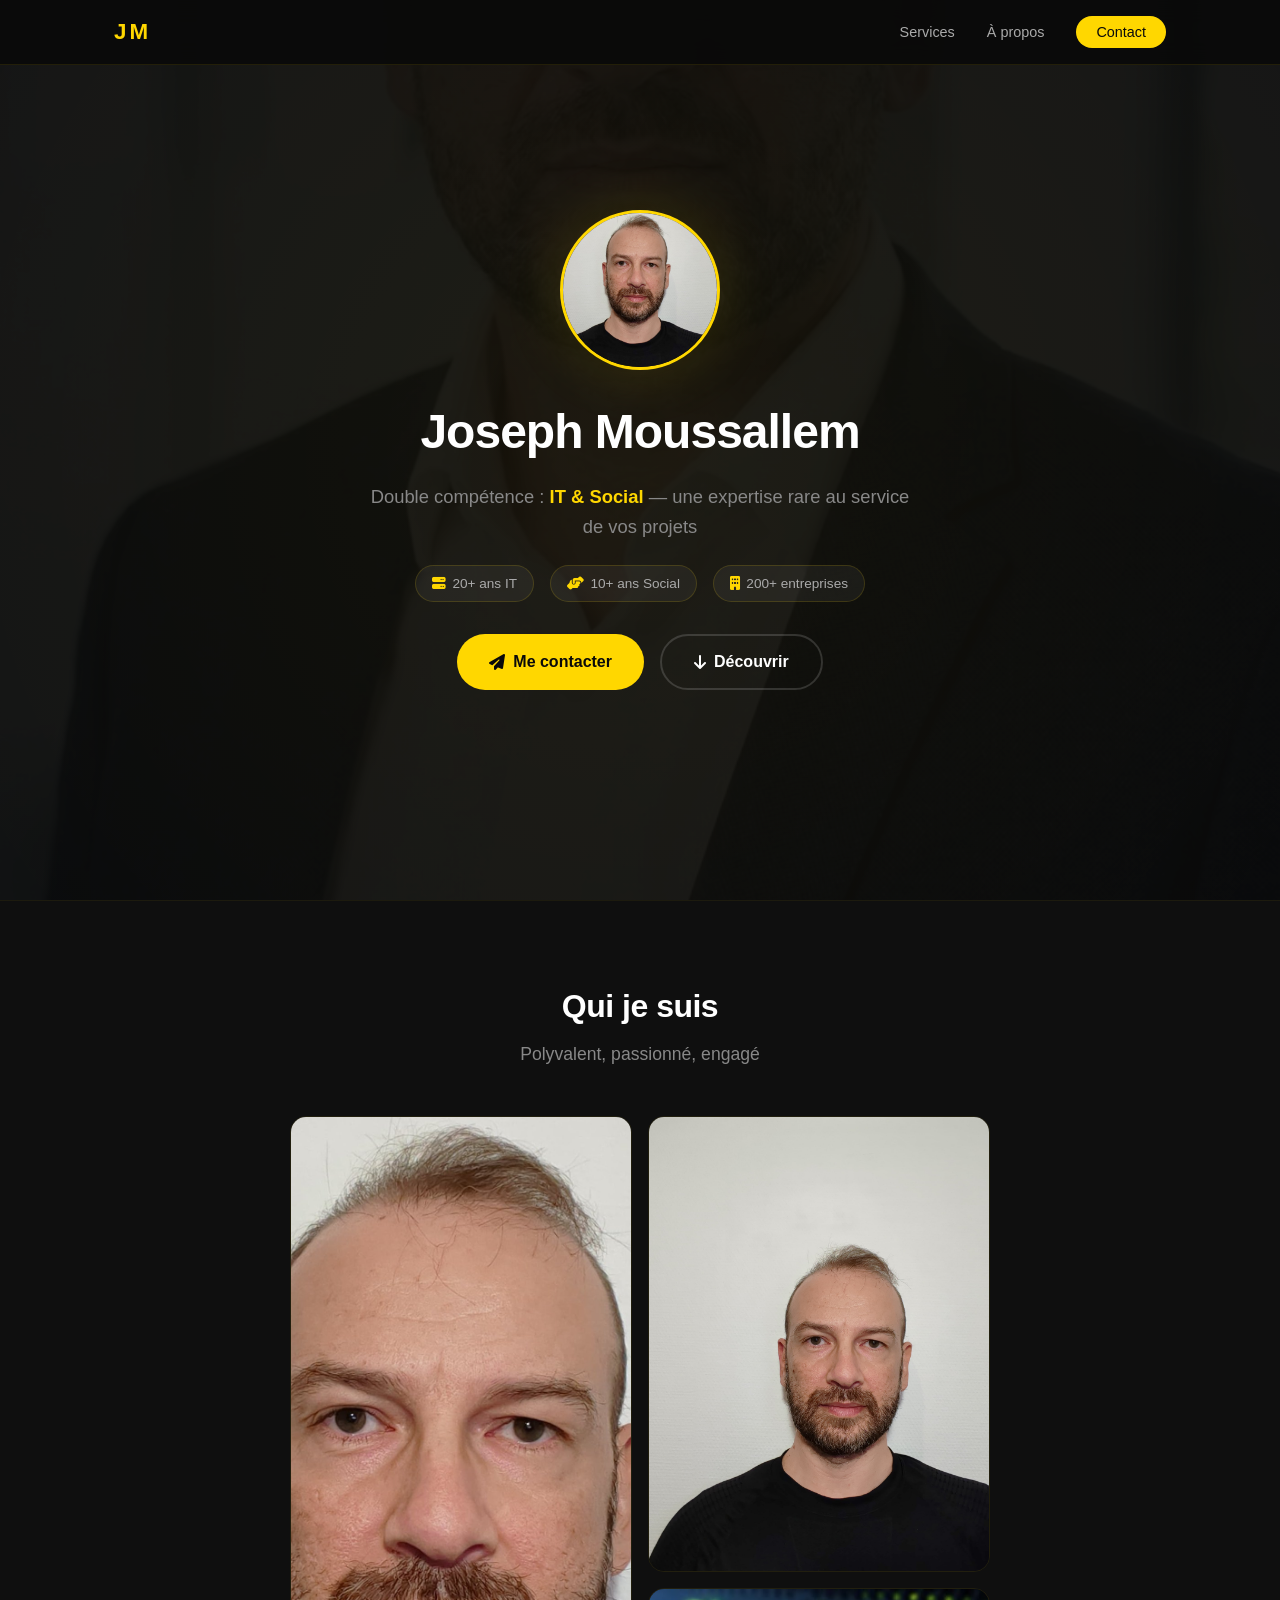
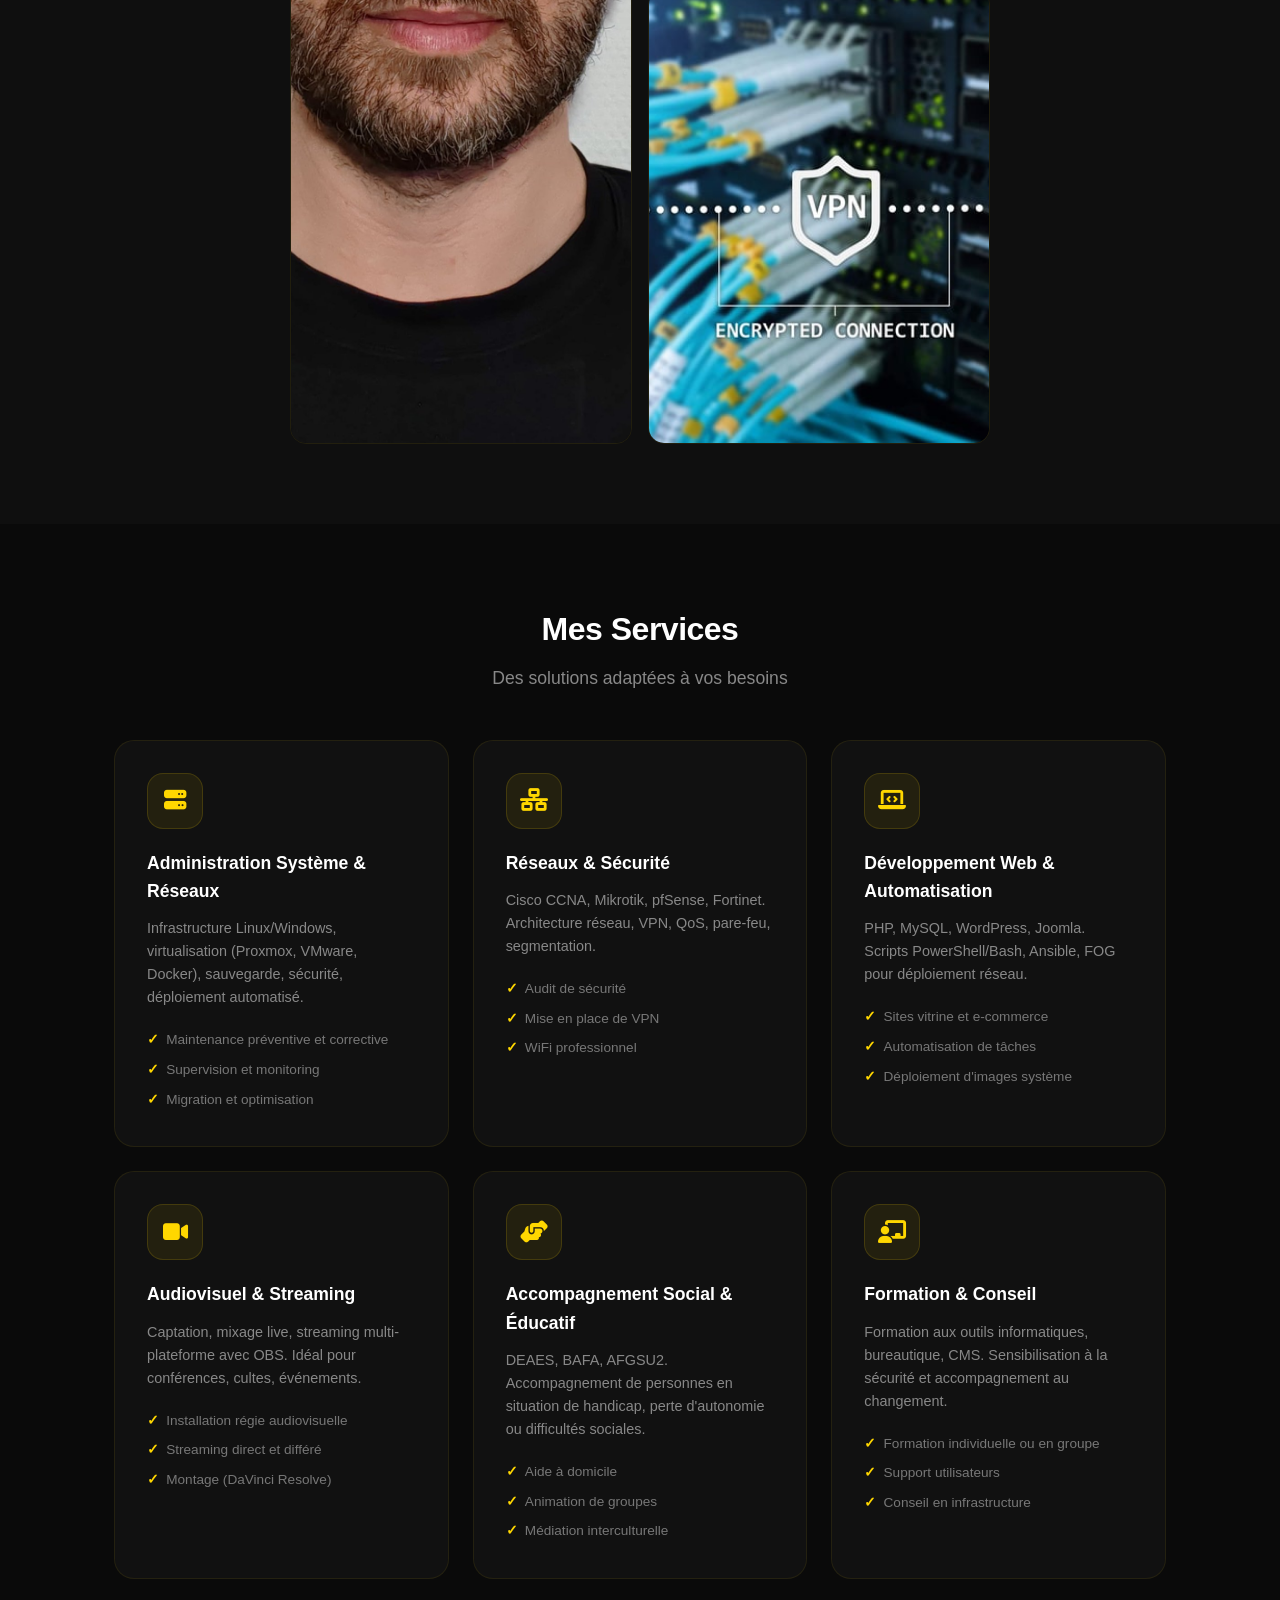
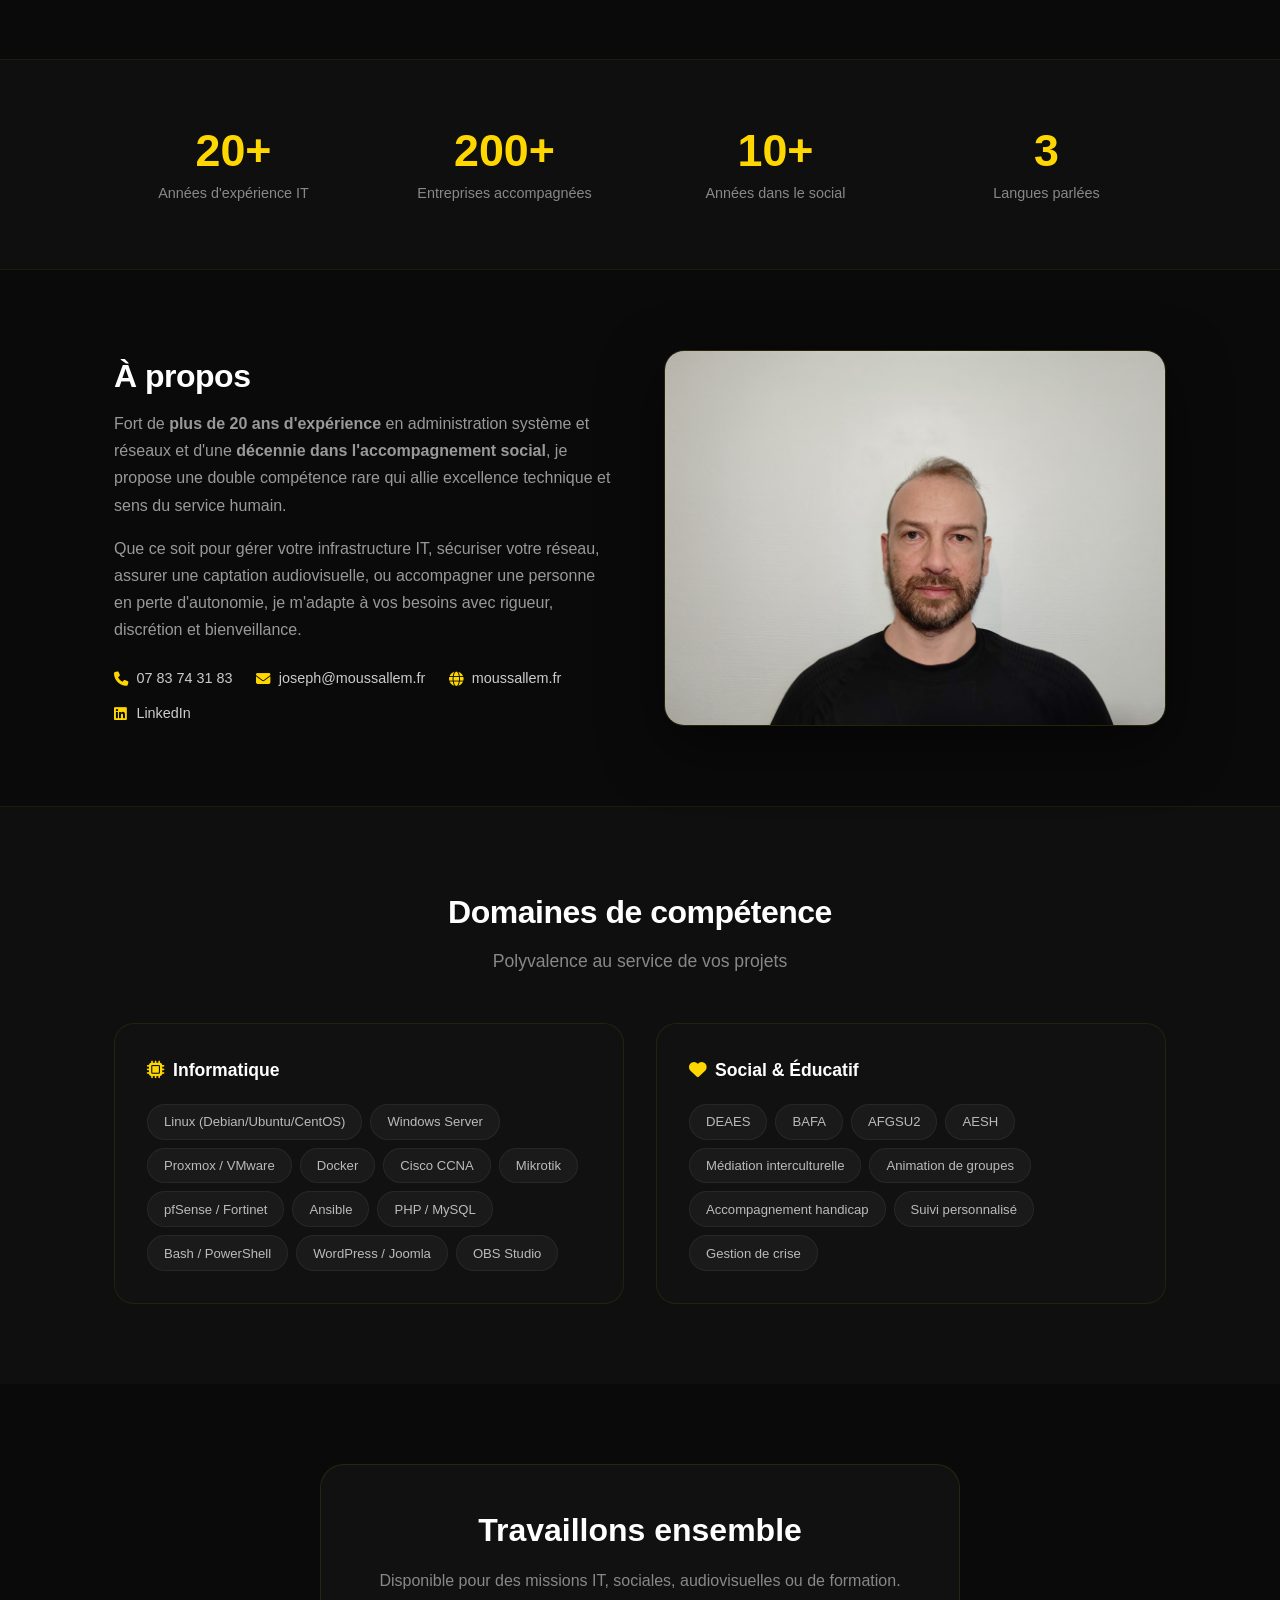
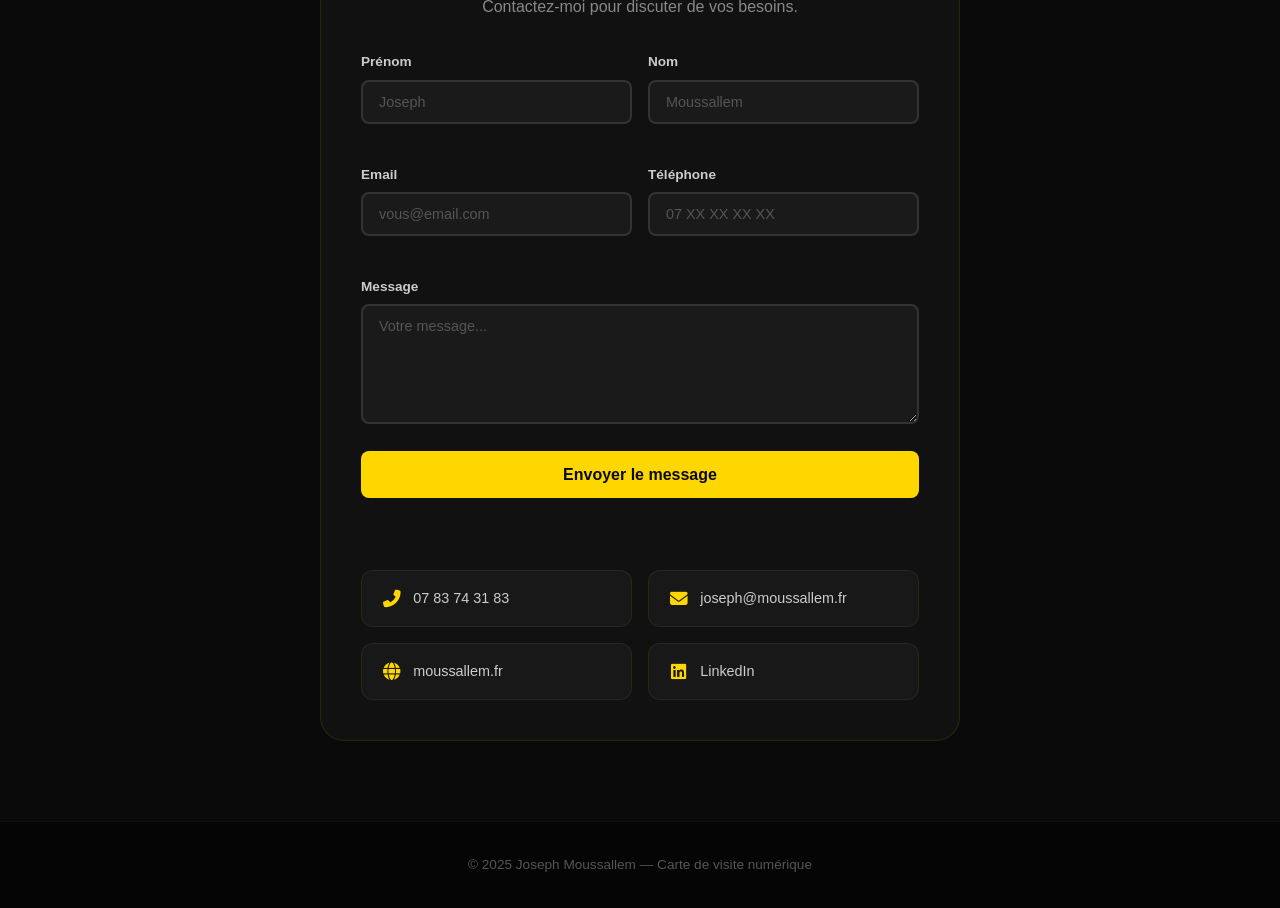
==== index.html @ 7cd85d37 "Fix modales : data.certs undefined bug" ====
<!DOCTYPE html>
<html lang="fr">
<head>
  <meta charset="UTF-8">
  <meta name="viewport" content="width=device-width, initial-scale=1.0">
  <title>Joseph Moussallem — Services IT & Accompagnement</title>
  <link rel="stylesheet" href="style.css">
  <link rel="stylesheet" href="https://cdnjs.cloudflare.com/ajax/libs/font-awesome/6.5.0/css/all.min.css">
</head>
<body>

  <!-- HERO -->
  <header class="hero" id="accueil">
    <div class="hero-overlay"></div>
    <nav class="navbar">
      <div class="nav-container">
        <span class="logo">JM</span>
        <ul class="nav-links">
          <li><a href="#services">Services</a></li>
          <li><a href="#a-propos">À propos</a></li>
          <li><a href="#contact" class="nav-cta">Contact</a></li>
        </ul>
      </div>
    </nav>
    <div class="hero-content">
      <div class="hero-photo">
        <img src="img/photo.jpg" alt="Joseph Moussallem">
      </div>
      <h1>Joseph Moussallem</h1>
      <p class="hero-tagline">Double compétence : <strong>IT &amp; Social</strong> — une expertise rare au service de vos projets</p>
      <div class="hero-badges">
        <span onclick="openModal('it')"><i class="fas fa-server"></i> 20+ ans IT</span>
        <span onclick="openModal('social')"><i class="fas fa-hands-helping"></i> 10+ ans Social</span>
        <span onclick="openModal('entreprises')"><i class="fas fa-building"></i> 200+ entreprises</span>
      </div>
      <div class="hero-actions">
        <a href="#contact" class="btn-primary"><i class="fas fa-paper-plane"></i> Me contacter</a>
        <a href="#services" class="btn-secondary"><i class="fas fa-arrow-down"></i> Découvrir</a>
      </div>
    </div>
  </header>

  <!-- PHOTO GALLERY -->
  <section class="gallery" id="galerie">
    <div class="container">
      <h2 class="section-title">Qui je suis</h2>
      <p class="section-sub">Polyvalent, passionné, engagé</p>
      <div class="gallery-grid">
        <div class="gallery-item main">
          <img src="img/photo.jpg" alt="Joseph Moussallem portrait">
        </div>
        <div class="gallery-item">
          <img src="img/photo-audiovisuel.jpg" alt="Joseph Moussallem audiovisuel">
        </div>
        <div class="gallery-item">
          <img src="img/photo-informatique.jpg" alt="Joseph Moussallem informatique">
        </div>
      </div>
    </div>
  </section>

  <!-- SERVICES -->
  <section class="services" id="services">
    <div class="container">
      <h2 class="section-title">Mes Services</h2>
      <p class="section-sub">Des solutions adaptées à vos besoins</p>
      <div class="services-grid">
        <div class="service-card" onclick="openModal('svc-admin')">
          <div class="service-icon"><i class="fas fa-server"></i></div>
          <h3>Administration Système &amp; Réseaux</h3>
          <p>Infrastructure Linux/Windows, virtualisation (Proxmox, VMware, Docker), sauvegarde, sécurité, déploiement automatisé.</p>
          <ul>
            <li>Maintenance préventive et corrective</li>
            <li>Supervision et monitoring</li>
            <li>Migration et optimisation</li>
          </ul>
        </div>
        <div class="service-card" onclick="openModal('svc-reseau')">
          <div class="service-icon"><i class="fas fa-network-wired"></i></div>
          <h3>Réseaux &amp; Sécurité</h3>
          <p>Cisco CCNA, Mikrotik, pfSense, Fortinet. Architecture réseau, VPN, QoS, pare-feu, segmentation.</p>
          <ul>
            <li>Audit de sécurité</li>
            <li>Mise en place de VPN</li>
            <li>WiFi professionnel</li>
          </ul>
        </div>
        <div class="service-card" onclick="openModal('svc-web')">
          <div class="service-icon"><i class="fas fa-laptop-code"></i></div>
          <h3>Développement Web &amp; Automatisation</h3>
          <p>PHP, MySQL, WordPress, Joomla. Scripts PowerShell/Bash, Ansible, FOG pour déploiement réseau.</p>
          <ul>
            <li>Sites vitrine et e-commerce</li>
            <li>Automatisation de tâches</li>
            <li>Déploiement d'images système</li>
          </ul>
        </div>
        <div class="service-card" onclick="openModal('svc-av')">
          <div class="service-icon"><i class="fas fa-video"></i></div>
          <h3>Audiovisuel &amp; Streaming</h3>
          <p>Captation, mixage live, streaming multi-plateforme avec OBS. Idéal pour conférences, cultes, événements.</p>
          <ul>
            <li>Installation régie audiovisuelle</li>
            <li>Streaming direct et différé</li>
            <li>Montage (DaVinci Resolve)</li>
          </ul>
        </div>
        <div class="service-card" onclick="openModal('svc-social')">
          <div class="service-icon"><i class="fas fa-hands-helping"></i></div>
          <h3>Accompagnement Social &amp; Éducatif</h3>
          <p>DEAES, BAFA, AFGSU2. Accompagnement de personnes en situation de handicap, perte d'autonomie ou difficultés sociales.</p>
          <ul>
            <li>Aide à domicile</li>
            <li>Animation de groupes</li>
            <li>Médiation interculturelle</li>
          </ul>
        </div>
        <div class="service-card" onclick="openModal('svc-formation')">
          <div class="service-icon"><i class="fas fa-chalkboard-teacher"></i></div>
          <h3>Formation &amp; Conseil</h3>
          <p>Formation aux outils informatiques, bureautique, CMS. Sensibilisation à la sécurité et accompagnement au changement.</p>
          <ul>
            <li>Formation individuelle ou en groupe</li>
            <li>Support utilisateurs</li>
            <li>Conseil en infrastructure</li>
          </ul>
        </div>
      </div>
    </div>
  </section>

  <!-- CHIFFRES -->
  <section class="stats">
    <div class="container">
      <div class="stats-grid">
        <div class="stat-item">
          <span class="stat-number">20+</span>
          <span class="stat-label">Années d'expérience IT</span>
        </div>
        <div class="stat-item">
          <span class="stat-number">200+</span>
          <span class="stat-label">Entreprises accompagnées</span>
        </div>
        <div class="stat-item">
          <span class="stat-number">10+</span>
          <span class="stat-label">Années dans le social</span>
        </div>
        <div class="stat-item">
          <span class="stat-number">3</span>
          <span class="stat-label">Langues parlées</span>
        </div>
      </div>
    </div>
  </section>

  <!-- À PROPOS -->
  <section class="about" id="a-propos">
    <div class="container">
      <div class="about-grid">
        <div class="about-text">
          <h2 class="section-title">À propos</h2>
          <p>Fort de <strong>plus de 20 ans d'expérience</strong> en administration système et réseaux et d'une <strong>décennie dans l'accompagnement social</strong>, je propose une double compétence rare qui allie excellence technique et sens du service humain.</p>
          <p>Que ce soit pour gérer votre infrastructure IT, sécuriser votre réseau, assurer une captation audiovisuelle, ou accompagner une personne en perte d'autonomie, je m'adapte à vos besoins avec rigueur, discrétion et bienveillance.</p>
          <div class="about-contact">
            <a href="tel:+33783743183"><i class="fas fa-phone"></i> 07 83 74 31 83</a>
            <a href="mailto:joseph@moussallem.fr"><i class="fas fa-envelope"></i> joseph@moussallem.fr</a>
            <a href="https://moussallem.fr" target="_blank"><i class="fas fa-globe"></i> moussallem.fr</a>
            <a href="https://linkedin.com/in/joseph-moussallem-646278261" target="_blank"><i class="fab fa-linkedin"></i> LinkedIn</a>
          </div>
        </div>
        <div class="about-photo">
          <img src="img/photo-audiovisuel.jpg" alt="Joseph Moussallem">
        </div>
      </div>
    </div>
  </section>

  <!-- COMPÉTENCES -->
  <section class="competences">
    <div class="container">
      <h2 class="section-title">Domaines de compétence</h2>
      <p class="section-sub">Polyvalence au service de vos projets</p>
      <div class="comp-grid">
        <div class="comp-category">
          <h3><i class="fas fa-microchip"></i> Informatique</h3>
          <div class="comp-tags">
            <span>Linux (Debian/Ubuntu/CentOS)</span>
            <span>Windows Server</span>
            <span>Proxmox / VMware</span>
            <span>Docker</span>
            <span>Cisco CCNA</span>
            <span>Mikrotik</span>
            <span>pfSense / Fortinet</span>
            <span>Ansible</span>
            <span>PHP / MySQL</span>
            <span>Bash / PowerShell</span>
            <span>WordPress / Joomla</span>
            <span>OBS Studio</span>
          </div>
        </div>
        <div class="comp-category">
          <h3><i class="fas fa-heart"></i> Social &amp; Éducatif</h3>
          <div class="comp-tags">
            <span>DEAES</span>
            <span>BAFA</span>
            <span>AFGSU2</span>
            <span>AESH</span>
            <span>Médiation interculturelle</span>
            <span>Animation de groupes</span>
            <span>Accompagnement handicap</span>
            <span>Suivi personnalisé</span>
            <span>Gestion de crise</span>
          </div>
        </div>
      </div>
    </div>
  </section>

  <!-- CONTACT -->
  <section class="contact-section" id="contact">
    <div class="container">
      <div class="contact-card">
        <h2>Travaillons ensemble</h2>
        <p>Disponible pour des missions IT, sociales, audiovisuelles ou de formation. Contactez-moi pour discuter de vos besoins.</p>
        <form action="https://api.web3forms.com/submit" method="POST" id="form" class="needs-validation" novalidate>
          <input type="hidden" name="access_key" value="57de7660-0e73-44f6-afdf-e7d5266bf4f2">
          <input type="hidden" name="subject" value="Nouveau message depuis votre site carte de visite">
          <input type="checkbox" name="botcheck" style="display:none">

          <div class="form-row">
            <div class="form-group">
              <label for="fname">Prénom</label>
              <input type="text" name="fname" id="fname" placeholder="Joseph" required>
              <div class="empty-feedback invalid-feedback">Veuillez entrer votre prénom.</div>
            </div>
            <div class="form-group">
              <label for="lname">Nom</label>
              <input type="text" name="lname" id="lname" placeholder="Moussallem" required>
              <div class="empty-feedback invalid-feedback">Veuillez entrer votre nom.</div>
            </div>
          </div>

          <div class="form-row">
            <div class="form-group">
              <label for="email">Email</label>
              <input type="email" name="email" id="email" placeholder="vous@email.com" required>
              <div class="empty-feedback text-red-400 text-sm mt-1">Veuillez entrer votre email.</div>
              <div class="invalid-feedback text-red-400 text-sm mt-1">Email invalide.</div>
            </div>
            <div class="form-group">
              <label for="phone">Téléphone</label>
              <input type="text" name="phone" id="phone" placeholder="07 XX XX XX XX">
              <div class="empty-feedback invalid-feedback">Veuillez entrer votre téléphone.</div>
            </div>
          </div>

          <div class="form-group">
            <label for="message">Message</label>
            <textarea rows="5" name="message" id="message" placeholder="Votre message..." required></textarea>
            <div class="empty-feedback invalid-feedback">Veuillez entrer votre message.</div>
          </div>

          <button type="submit" class="submit-btn">
            Envoyer le message
          </button>
          <p class="form-result" id="result"></p>
        </form>
        <div class="contact-methods">
          <a href="tel:+33783743183" class="contact-method">
            <i class="fas fa-phone-alt"></i>
            <span>07 83 74 31 83</span>
          </a>
          <a href="mailto:joseph@moussallem.fr" class="contact-method">
            <i class="fas fa-envelope"></i>
            <span>joseph@moussallem.fr</span>
          </a>
          <a href="https://moussallem.fr" target="_blank" class="contact-method">
            <i class="fas fa-globe"></i>
            <span>moussallem.fr</span>
          </a>
          <a href="https://linkedin.com/in/joseph-moussallem-646278261" target="_blank" class="contact-method">
            <i class="fab fa-linkedin"></i>
            <span>LinkedIn</span>
          </a>
        </div>
      </div>
    </div>
  </section>

  <!-- FOOTER -->
  <footer class="footer">
    <div class="container">
      <p>&copy; 2025 Joseph Moussallem — Carte de visite numérique</p>
    </div>
  </footer>

  <!-- MODAL -->
  <div class="modal-overlay" id="modalOverlay" onclick="closeModal()"></div>
  <div class="modal" id="modal">
    <button class="modal-close" onclick="closeModal()">&times;</button>
    <div class="modal-content" id="modalContent"></div>
  </div>

  <script>
  const modalData = {
    it: {
      title: "20+ ans d'expérience IT",
      items: [
        "Administrateur Systèmes & Réseaux (Freelance) — 2000 à aujourd'hui",
        "Plus de 200 entreprises accompagnées en Bourgogne-Franche-Comté",
        "Administrateur Systèmes & Réseaux — Pharma PC, Beyrouth (2006-2018)",
        "Formateur IT — Université de la Croix Rouge, Liban (2011-2013)",
        "Gestionnaire IT & Stocks — Monoprix, Liban (2013-2014)"
      ],
      certs: ["Cisco CCNA 1-4 (2008)", "Mikrotik (2009)", "A+ (2004)", "Extron AV Associate (en cours)"]
    },
    social: {
      title: "10+ ans dans le Social",
      items: [
        "AES / Auxiliaire de vie — AMAELLES, Mulhouse (2023-2025)",
        "Veilleur de nuit — Adapei Papillons Blancs, Mulhouse (2023)",
        "Agent de service — EHPAD La Miotte, Belfort (2022)",
        "Auxiliaire de vie — AALPAI, Saint-Ouen-sur-Seine (2021-2022)",
        "Accompagnateur social — Secours Catholique, Belfort (2019-2021)",
        "Animateur BAFA — Centres de loisirs (2015-2023)"
      ],
      certs: ["DEAES (2024)", "BAFA (2024)", "AFGSU2 (2024)", "PSC1"]
    },
    entreprises: {
      title: "200+ entreprises accompagnées",
      items: [
        "PME et TPE en Bourgogne-Franche-Comté et Île-de-France",
        "Missions variées : administration système, réseaux, sécurité, support",
        "Clients réguliers en maintenance IT externalisée",
        "Installations de serveurs Linux et Windows",
        "Déploiement de réseaux d'entreprise (Cisco, Mikrotik, pfSense)",
        "Solutions de virtualisation (Proxmox, VMware)"
      ],
    },
    'svc-admin': {
      title: "Administration Système & Réseaux",
      items: [
        "Installation et maintenance de serveurs Linux (Debian, Ubuntu, CentOS) et Windows Server",
        "Virtualisation avec Proxmox, VMware vSphere et Docker",
        "Gestion de parcs informatiques et support utilisateurs",
        "Sauvegarde, plan de reprise d'activité",
        "Déploiement automatisé avec Ansible et FOG",
        "Migration de serveurs et optimisation des performances"
      ]
    },
    'svc-reseau': {
      title: "Réseaux & Sécurité",
      items: [
        "Architecture réseau : Cisco CCNA, Mikrotik, pfSense, Fortinet",
        "Mise en place de VPN, VLAN, QoS",
        "Pare-feu, segmentation, audit de sécurité",
        "WiFi professionnel (contrôleurs, bornes)",
        "Supervision et monitoring réseau"
      ]
    },
    'svc-web': {
      title: "Développement Web & Automatisation",
      items: [
        "Sites vitrine et e-commerce avec WordPress, Joomla, PHP/MySQL",
        "Automatisation de tâches avec Bash et PowerShell",
        "Déploiement réseau d'images système via FOG",
        "Scripts d'administration et maintenance automatisée"
      ]
    },
    'svc-av': {
      title: "Audiovisuel & Streaming",
      items: [
        "Captation vidéo et mixage live",
        "Streaming multi-plateforme avec OBS Studio",
        "Montage vidéo avec DaVinci Resolve",
        "Installation de régie audiovisuelle complète",
        "Idéal pour conférences, cultes, événements"
      ]
    },
    'svc-social': {
      title: "Accompagnement Social & Éducatif",
      items: [
        "DEAES — Accompagnement de personnes handicapées ou en perte d'autonomie",
        "BAFA — Animation socioculturelle pour tous publics",
        "AFGSU2 — Gestes d'urgence et premiers soins",
        "AESH — Accompagnement d'élèves en situation de handicap",
        "Médiation interculturelle et accompagnement individualisé"
      ]
    },
    'svc-formation': {
      title: "Formation & Conseil",
      items: [
        "Formation aux outils informatiques et bureautiques",
        "Formation WordPress, CMS et gestion de contenu",
        "Sensibilisation à la cybersécurité",
        "Accompagnement au changement et adoption numérique",
        "Conseil en infrastructure IT"
      ]
    }
  };

  function openModal(type) {
    const data = modalData[type];
    if (!data) return;
    let html = '<h2>' + data.title + '</h2>';
    html += '<ul>';
    data.items.forEach(function(item) { html += '<li>' + item + '</li>'; });
    html += '</ul>';
    if (data.certs && data.certs.length > 0) {
      html += '<h3>Certifications</h3><div class="modal-certs">';
      data.certs.forEach(function(c) { html += '<span>' + c + '</span>'; });
      html += '</div>';
    }
    document.getElementById('modalContent').innerHTML = html;
    document.getElementById('modalOverlay').classList.add('active');
    document.getElementById('modal').classList.add('active');
    document.body.style.overflow = 'hidden';
  }

  function closeModal() {
    document.getElementById('modalOverlay').classList.remove('active');
    document.getElementById('modal').classList.remove('active');
    document.body.style.overflow = '';
  }
  </script>

  <!-- Tawk.to -->
  <script type="text/javascript">
  var Tawk_API=Tawk_API||{}, Tawk_LoadStart=new Date();
  (function(){
  var s1=document.createElement("script"),s0=document.getElementsByTagName("script")[0];
  s1.async=true;
  s1.src='https://embed.tawk.to/67b1e19db2e90f1915105d8e/1ik7dik8o';
  s1.charset='UTF-8';
  s1.setAttribute('crossorigin','*');
  s0.parentNode.insertBefore(s1,s0);
  })();
  </script>

  <script>
  (function() {
    "use strict";
    const forms = document.querySelectorAll(".needs-validation");
    const result = document.getElementById("result");
    Array.prototype.slice.call(forms).forEach(function(form) {
      form.addEventListener("submit", function(event) {
        if (!form.checkValidity()) {
          event.preventDefault();
          event.stopPropagation();
          form.querySelectorAll(":invalid")[0].focus();
        } else {
          const formData = new FormData(form);
          event.preventDefault();
          event.stopPropagation();
          const object = {};
          formData.forEach((value, key) => { object[key] = value; });
          const json = JSON.stringify(object);
          result.innerHTML = "Envoi en cours...";
          result.className = "form-result";
          fetch("https://api.web3forms.com/submit", {
            method: "POST",
            headers: { "Content-Type": "application/json", Accept: "application/json" },
            body: json
          })
          .then(async (response) => {
            let json = await response.json();
            if (response.status == 200) {
              result.innerHTML = "&#10003; " + json.message;
              result.className = "form-result success";
            } else {
              result.innerHTML = "&#10007; " + json.message;
              result.className = "form-result error";
            }
          })
          .catch(function() {
            result.innerHTML = "&#10007; Une erreur est survenue. Envoyez un email à joseph@moussallem.fr";
            result.className = "form-result error";
          })
          .then(function() {
            form.reset();
            form.classList.remove("was-validated");
            setTimeout(function() { result.style.display = "none"; }, 6000);
          });
        }
        form.classList.add("was-validated");
      }, false);
    });
  })();
  </script>

</body>
</html>
---- style.css ----
* {
  margin: 0;
  padding: 0;
  box-sizing: border-box;
}

html {
  scroll-behavior: smooth;
}

body {
  font-family: -apple-system, BlinkMacSystemFont, 'Segoe UI', Roboto, 'Helvetica Neue', Arial, sans-serif;
  color: #f1f1f1;
  line-height: 1.6;
  background: #0a0a0a;
}

.container {
  max-width: 1100px;
  margin: 0 auto;
  padding: 0 1.5rem;
}

.section-title {
  font-size: 2rem;
  font-weight: 800;
  text-align: center;
  margin-bottom: 0.5rem;
  color: #fff;
  letter-spacing: -0.5px;
}

.section-sub {
  text-align: center;
  color: #888;
  font-size: 1.1rem;
  margin-bottom: 3rem;
}

/* HERO */
.hero {
  min-height: 100vh;
  background: #0a0a0a;
  position: relative;
  display: flex;
  align-items: center;
  justify-content: center;
  overflow: hidden;
}

.hero-overlay {
  position: absolute;
  inset: 0;
  background: url('img/hero-bg.png') center/cover no-repeat;
  opacity: 0.05;
}

.hero::before {
  content: '';
  position: absolute;
  top: -50%;
  left: -50%;
  width: 200%;
  height: 200%;
  background: radial-gradient(circle at 50% 50%, rgba(255,215,0,0.04) 0%, transparent 50%);
  animation: pulse 8s ease-in-out infinite;
}

@keyframes pulse {
  0%, 100% { transform: scale(1); opacity: 0.5; }
  50% { transform: scale(1.2); opacity: 1; }
}

.navbar {
  position: fixed;
  top: 0;
  left: 0;
  right: 0;
  z-index: 100;
  background: rgba(10,10,10,0.95);
  backdrop-filter: blur(12px);
  border-bottom: 1px solid rgba(255,215,0,0.1);
}

.nav-container {
  max-width: 1100px;
  margin: 0 auto;
  padding: 0 1.5rem;
  display: flex;
  justify-content: space-between;
  align-items: center;
  height: 64px;
}

.logo {
  font-size: 1.4rem;
  font-weight: 800;
  color: #ffd700;
  letter-spacing: 3px;
}

.nav-links {
  list-style: none;
  display: flex;
  gap: 2rem;
  align-items: center;
}

.nav-links a {
  color: #aaa;
  text-decoration: none;
  font-size: 0.9rem;
  font-weight: 500;
  transition: color 0.2s;
}

.nav-links a:hover {
  color: #ffd700;
}

.nav-cta {
  background: #ffd700;
  color: #0a0a0a !important;
  padding: 0.5rem 1.25rem;
  border-radius: 50px;
  font-weight: 700;
  transition: all 0.2s !important;
}

.nav-cta:hover {
  background: #fff;
  color: #0a0a0a !important;
  transform: translateY(-1px);
}

.hero-content {
  text-align: center;
  color: white;
  padding: 1.5rem;
  position: relative;
  z-index: 1;
}

.hero-photo {
  width: 160px;
  height: 160px;
  border-radius: 50%;
  overflow: hidden;
  border: 3px solid #ffd700;
  margin: 0 auto 1.5rem;
  box-shadow: 0 0 60px rgba(255,215,0,0.15);
}

.hero-photo img {
  width: 100%;
  height: 100%;
  object-fit: cover;
}

.hero-content h1 {
  font-size: 3rem;
  font-weight: 800;
  margin-bottom: 0.75rem;
  letter-spacing: -1px;
}

.hero-tagline {
  font-size: 1.15rem;
  color: #888;
  margin-bottom: 1.5rem;
  max-width: 550px;
  margin-left: auto;
  margin-right: auto;
}

.hero-tagline strong {
  color: #ffd700;
}

.hero-badges {
  display: flex;
  gap: 1rem;
  justify-content: center;
  margin-bottom: 2rem;
  flex-wrap: wrap;
}

.hero-badges span {
  background: rgba(255,255,255,0.05);
  border: 1px solid rgba(255,215,0,0.15);
  padding: 0.4rem 1rem;
  border-radius: 50px;
  font-size: 0.85rem;
  color: #aaa;
  display: inline-flex;
  align-items: center;
  gap: 0.4rem;
}

.hero-badges span {
  cursor: pointer;
}

.hero-badges span:hover {
  background: rgba(255,215,0,0.12);
  border-color: #ffd700;
  color: #fff;
}

.hero-badges i {
  color: #ffd700;
}

.hero-actions {
  display: flex;
  gap: 1rem;
  justify-content: center;
  flex-wrap: wrap;
}

/* MODAL */
.modal-overlay {
  display: none;
  position: fixed;
  inset: 0;
  background: rgba(0,0,0,0.7);
  backdrop-filter: blur(4px);
  z-index: 999;
}

.modal-overlay.active {
  display: block;
}

.modal {
  display: none;
  position: fixed;
  top: 50%;
  left: 50%;
  transform: translate(-50%, -50%);
  background: #151515;
  border: 1px solid rgba(255,215,0,0.15);
  border-radius: 20px;
  padding: 2rem;
  max-width: 520px;
  width: 90%;
  z-index: 1000;
  max-height: 80vh;
  overflow-y: auto;
}

.modal.active {
  display: block;
}

.modal-close {
  position: absolute;
  top: 0.75rem;
  right: 1rem;
  background: none;
  border: none;
  color: #888;
  font-size: 1.5rem;
  cursor: pointer;
  transition: color 0.2s;
}

.modal-close:hover {
  color: #ffd700;
}

.modal-content h2 {
  font-size: 1.3rem;
  font-weight: 700;
  color: #ffd700;
  margin-bottom: 1rem;
  padding-right: 2rem;
}

.modal-content ul {
  list-style: none;
  padding: 0;
  margin-bottom: 1rem;
}

.modal-content ul li {
  color: #ccc;
  font-size: 0.9rem;
  padding: 0.4rem 0;
  padding-left: 1.2rem;
  position: relative;
  line-height: 1.5;
}

.modal-content ul li::before {
  content: "›";
  position: absolute;
  left: 0;
  color: #ffd700;
  font-weight: bold;
  font-size: 1.1rem;
}

.modal-content h3 {
  font-size: 1rem;
  font-weight: 600;
  color: #fff;
  margin-bottom: 0.75rem;
}

.modal-certs {
  display: flex;
  flex-wrap: wrap;
  gap: 0.5rem;
}

.modal-certs span {
  background: rgba(255,215,0,0.08);
  border: 1px solid rgba(255,215,0,0.12);
  color: #ddd;
  padding: 0.35rem 0.9rem;
  border-radius: 20px;
  font-size: 0.8rem;
}

.btn-primary {
  display: inline-flex;
  align-items: center;
  gap: 0.5rem;
  background: #ffd700;
  color: #0a0a0a;
  padding: 0.85rem 2rem;
  border-radius: 50px;
  text-decoration: none;
  font-weight: 700;
  font-size: 1rem;
  transition: all 0.2s;
  border: none;
  cursor: pointer;
}

.btn-primary:hover {
  background: #fff;
  transform: translateY(-2px);
  box-shadow: 0 8px 30px rgba(255,215,0,0.25);
}

.btn-secondary {
  display: inline-flex;
  align-items: center;
  gap: 0.5rem;
  background: transparent;
  color: #fff;
  padding: 0.85rem 2rem;
  border-radius: 50px;
  text-decoration: none;
  font-weight: 600;
  font-size: 1rem;
  border: 2px solid rgba(255,255,255,0.15);
  transition: all 0.2s;
}

.btn-secondary:hover {
  border-color: #ffd700;
  color: #ffd700;
  background: rgba(255,215,0,0.05);
}

.btn-large {
  padding: 1rem 2.5rem;
  font-size: 1.1rem;
}

/* GALLERY */
.gallery {
  padding: 5rem 0;
  background: #0f0f0f;
  border-top: 1px solid rgba(255,215,0,0.06);
}

.gallery-grid {
  display: grid;
  grid-template-columns: 1fr 1fr;
  gap: 1rem;
  max-width: 700px;
  margin: 0 auto;
}

.gallery-item {
  border-radius: 16px;
  overflow: hidden;
  aspect-ratio: 3/4;
  border: 1px solid rgba(255,215,0,0.08);
}

.gallery-item.main {
  grid-row: span 2;
  aspect-ratio: auto;
}

.gallery-item img {
  width: 100%;
  height: 100%;
  object-fit: cover;
  transition: transform 0.5s;
  display: block;
}

.gallery-item:hover img {
  transform: scale(1.08);
}

/* SERVICES */
.services {
  padding: 5rem 0;
  background: #0a0a0a;
}

.services-grid {
  display: grid;
  grid-template-columns: repeat(3, 1fr);
  gap: 1.5rem;
}

.service-card {
  background: #111;
  border: 1px solid rgba(255,215,0,0.08);
  border-radius: 20px;
  padding: 2rem;
  transition: all 0.3s;
  cursor: pointer;
}

.service-card:hover {
  transform: translateY(-6px);
  border-color: #ffd700;
  box-shadow: 0 20px 40px rgba(0,0,0,0.5);
  background: #181818;
}

.service-icon {
  width: 56px;
  height: 56px;
  background: rgba(255,215,0,0.08);
  border: 1px solid rgba(255,215,0,0.15);
  border-radius: 16px;
  display: flex;
  align-items: center;
  justify-content: center;
  margin-bottom: 1.25rem;
}

.service-icon i {
  font-size: 1.4rem;
  color: #ffd700;
}

.service-card h3 {
  font-size: 1.1rem;
  font-weight: 700;
  margin-bottom: 0.75rem;
  color: #fff;
}

.service-card p {
  font-size: 0.9rem;
  color: #888;
  margin-bottom: 1rem;
  line-height: 1.6;
}

.service-card ul {
  list-style: none;
  padding: 0;
}

.service-card ul li {
  font-size: 0.85rem;
  color: #777;
  padding: 0.25rem 0;
  padding-left: 1.2rem;
  position: relative;
}

.service-card ul li::before {
  content: "✓";
  position: absolute;
  left: 0;
  color: #ffd700;
  font-weight: bold;
}

/* STATS */
.stats {
  padding: 4rem 0;
  background: #0f0f0f;
  border-top: 1px solid rgba(255,215,0,0.06);
  border-bottom: 1px solid rgba(255,215,0,0.06);
}

.stats-grid {
  display: grid;
  grid-template-columns: repeat(4, 1fr);
  gap: 2rem;
  text-align: center;
}

.stat-number {
  display: block;
  font-size: 2.8rem;
  font-weight: 800;
  color: #ffd700;
  line-height: 1.2;
}

.stat-label {
  display: block;
  font-size: 0.9rem;
  color: #888;
  margin-top: 0.25rem;
}

/* ABOUT */
.about {
  padding: 5rem 0;
  background: #0a0a0a;
}

.about-grid {
  display: grid;
  grid-template-columns: 1fr 1fr;
  gap: 3rem;
  align-items: center;
}

.about-text .section-title {
  text-align: left;
}

.about-text p {
  color: #999;
  margin-bottom: 1rem;
  font-size: 1rem;
  line-height: 1.7;
}

.about-contact {
  display: flex;
  flex-wrap: wrap;
  gap: 0.75rem 1.5rem;
  margin-top: 1.5rem;
}

.about-contact a {
  color: #ccc;
  text-decoration: none;
  font-size: 0.9rem;
  font-weight: 500;
  display: inline-flex;
  align-items: center;
  gap: 0.4rem;
  transition: color 0.2s;
}

.about-contact a:hover {
  color: #ffd700;
}

.about-contact i {
  color: #ffd700;
  width: 1rem;
}

.about-photo {
  border-radius: 20px;
  overflow: hidden;
  border: 1px solid rgba(255,215,0,0.12);
  box-shadow: 0 20px 60px rgba(0,0,0,0.5);
}

.about-photo img {
  width: 100%;
  height: 100%;
  object-fit: cover;
  display: block;
}

/* COMPÉTENCES */
.competences {
  padding: 5rem 0;
  background: #0f0f0f;
  border-top: 1px solid rgba(255,215,0,0.06);
}

.comp-grid {
  display: grid;
  grid-template-columns: 1fr 1fr;
  gap: 2rem;
}

.comp-category {
  background: #111;
  border: 1px solid rgba(255,215,0,0.08);
  border-radius: 20px;
  padding: 2rem;
}

.comp-category h3 {
  font-size: 1.1rem;
  font-weight: 700;
  margin-bottom: 1.25rem;
  color: #fff;
  display: flex;
  align-items: center;
  gap: 0.5rem;
}

.comp-category h3 i {
  color: #ffd700;
}

.comp-tags {
  display: flex;
  flex-wrap: wrap;
  gap: 0.5rem;
}

.comp-tags span {
  background: rgba(255,255,255,0.04);
  color: #bbb;
  padding: 0.4rem 1rem;
  border-radius: 20px;
  font-size: 0.82rem;
  border: 1px solid rgba(255,255,255,0.06);
  transition: all 0.2s;
}

.comp-tags span:hover {
  background: #ffd700;
  color: #0a0a0a;
  border-color: #ffd700;
}

/* CONTACT */
.contact-section {
  padding: 5rem 0;
  background: #0a0a0a;
}

.contact-card {
  max-width: 640px;
  margin: 0 auto;
  background: #111;
  border-radius: 24px;
  padding: 2.5rem;
  text-align: center;
  border: 1px solid rgba(255,215,0,0.1);
}

.contact-card h2 {
  font-size: 2rem;
  font-weight: 800;
  color: #fff;
  margin-bottom: 0.75rem;
}

.contact-card p {
  color: #888;
  margin-bottom: 2rem;
  font-size: 1rem;
}

/* SERVICE DETAIL PAGE */
.service-detail {
  padding: 7rem 0 4rem;
  min-height: 80vh;
}

.back-link {
  display: inline-flex;
  align-items: center;
  gap: 0.5rem;
  color: #888;
  text-decoration: none;
  font-size: 0.9rem;
  margin-bottom: 2rem;
  transition: color 0.2s;
}

.back-link:hover {
  color: #ffd700;
}

.detail-card {
  background: #111;
  border: 1px solid rgba(255,215,0,0.1);
  border-radius: 20px;
  padding: 3rem;
  max-width: 800px;
  margin: 0 auto;
}

.detail-icon {
  width: 64px;
  height: 64px;
  background: rgba(255,215,0,0.1);
  border: 1px solid rgba(255,215,0,0.15);
  border-radius: 16px;
  display: flex;
  align-items: center;
  justify-content: center;
  margin-bottom: 1.5rem;
}

.detail-icon i {
  font-size: 1.6rem;
  color: #ffd700;
}

.detail-card h1 {
  font-size: 2rem;
  font-weight: 800;
  color: #fff;
  margin-bottom: 0.75rem;
}

.detail-desc {
  color: #999;
  font-size: 1.05rem;
  line-height: 1.6;
  margin-bottom: 2rem;
}

.detail-card h2 {
  font-size: 1.1rem;
  font-weight: 700;
  color: #ffd700;
  margin-bottom: 1rem;
}

.detail-card ul {
  list-style: none;
  padding: 0;
  margin-bottom: 2rem;
}

.detail-card ul li {
  color: #ccc;
  font-size: 0.95rem;
  padding: 0.5rem 0;
  padding-left: 1.5rem;
  position: relative;
  line-height: 1.5;
  border-bottom: 1px solid rgba(255,255,255,0.04);
}

.detail-card ul li::before {
  content: "✓";
  position: absolute;
  left: 0;
  color: #ffd700;
  font-weight: bold;
}

.detail-pourqui {
  background: rgba(255,215,0,0.05);
  border: 1px solid rgba(255,215,0,0.1);
  border-radius: 12px;
  padding: 1rem 1.25rem;
  color: #bbb;
  font-size: 0.95rem;
  margin-bottom: 2rem;
}

.detail-pourqui strong {
  color: #ffd700;
}

.contact-card form {
  text-align: left;
}

.form-row {
  display: flex;
  gap: 1rem;
  margin-bottom: 1.25rem;
}

.form-row .form-group {
  width: 50%;
}

.form-group {
  margin-bottom: 1.25rem;
}

.form-group label {
  display: block;
  font-size: 0.85rem;
  font-weight: 600;
  color: #ccc;
  margin-bottom: 0.4rem;
}

.form-group input,
.form-group textarea {
  width: 100%;
  padding: 0.75rem 1rem;
  background: #1a1a1a;
  border: 2px solid #333;
  border-radius: 8px;
  color: #fff;
  font-size: 0.9rem;
  font-family: inherit;
  transition: border-color 0.2s, box-shadow 0.2s;
  outline: none;
}

.form-group input:focus,
.form-group textarea:focus {
  border-color: #ffd700;
  box-shadow: 0 0 0 3px rgba(255,215,0,0.08);
}

.form-group input::placeholder,
.form-group textarea::placeholder {
  color: #555;
}

.form-group textarea {
  resize: vertical;
  min-height: 120px;
}

.empty-feedback,
.invalid-feedback {
  display: none;
  color: #f87171;
  font-size: 0.8rem;
  margin-top: 0.25rem;
}

.was-validated .form-group input:invalid,
.was-validated .form-group textarea:invalid {
  border-color: #f87171;
}

.was-validated .form-group input:invalid ~ .invalid-feedback,
.was-validated .form-group input:invalid ~ .empty-feedback,
.was-validated .form-group textarea:invalid ~ .invalid-feedback,
.was-validated .form-group textarea:invalid ~ .empty-feedback {
  display: block;
}

.was-validated .form-group input:valid,
.was-validated .form-group textarea:valid {
  border-color: #4ade80;
}

.submit-btn {
  width: 100%;
  padding: 0.9rem;
  background: #ffd700;
  color: #0a0a0a;
  border: none;
  border-radius: 8px;
  font-weight: 700;
  font-size: 1rem;
  font-family: inherit;
  cursor: pointer;
  transition: background 0.2s, transform 0.2s;
}

.submit-btn:hover {
  background: #fff;
  transform: translateY(-1px);
}

.form-result {
  margin-top: 1rem;
  text-align: center;
  font-size: 0.9rem;
  font-weight: 500;
  min-height: 1.5rem;
}

.form-result.success {
  color: #4ade80;
}

.form-result.error {
  color: #f87171;
}

.contact-methods {
  display: grid;
  grid-template-columns: 1fr 1fr;
  gap: 1rem;
}

.contact-method {
  display: flex;
  align-items: center;
  gap: 0.75rem;
  padding: 1rem 1.25rem;
  background: rgba(255,255,255,0.03);
  border: 1px solid rgba(255,215,0,0.08);
  border-radius: 12px;
  text-decoration: none;
  color: #ccc;
  font-size: 0.9rem;
  font-weight: 500;
  transition: all 0.2s;
}

.contact-method:hover {
  border-color: #ffd700;
  background: rgba(255,215,0,0.06);
  color: #ffd700;
  transform: translateY(-2px);
}

.contact-method i {
  font-size: 1.1rem;
  color: #ffd700;
  width: 1.2rem;
  text-align: center;
}

/* FOOTER */
.footer {
  background: #050505;
  padding: 2rem 0;
  text-align: center;
  border-top: 1px solid rgba(255,215,0,0.06);
}

.footer p {
  color: #555;
  font-size: 0.85rem;
}

/* RESPONSIVE */
@media (max-width: 968px) {
  .services-grid {
    grid-template-columns: repeat(2, 1fr);
  }

  .gallery-grid {
    max-width: 500px;
  }
}

@media (max-width: 768px) {
  .hero-content h1 {
    font-size: 2rem;
  }

  .hero-tagline {
    font-size: 1rem;
  }

  .hero-photo {
    width: 130px;
    height: 130px;
  }

  .nav-links {
    gap: 1rem;
  }

  .nav-links a {
    font-size: 0.82rem;
  }

  .section-title {
    font-size: 1.6rem;
  }

  .services-grid {
    grid-template-columns: 1fr;
  }

  .stats-grid {
    grid-template-columns: repeat(2, 1fr);
    gap: 1.5rem;
  }

  .about-grid {
    grid-template-columns: 1fr;
    gap: 2rem;
  }

  .comp-grid {
    grid-template-columns: 1fr;
  }

  .contact-methods {
    grid-template-columns: 1fr;
  }

  .contact-card {
    padding: 2rem 1.5rem;
  }

  .form-row {
    flex-direction: column;
    gap: 0;
  }

  .form-row .form-group {
    width: 100%;
  }

  .gallery-grid {
    grid-template-columns: 1fr;
    max-width: 350px;
  }

  .gallery-item.main {
    grid-row: auto;
  }

  .gallery-item {
    aspect-ratio: 4/3;
  }
}
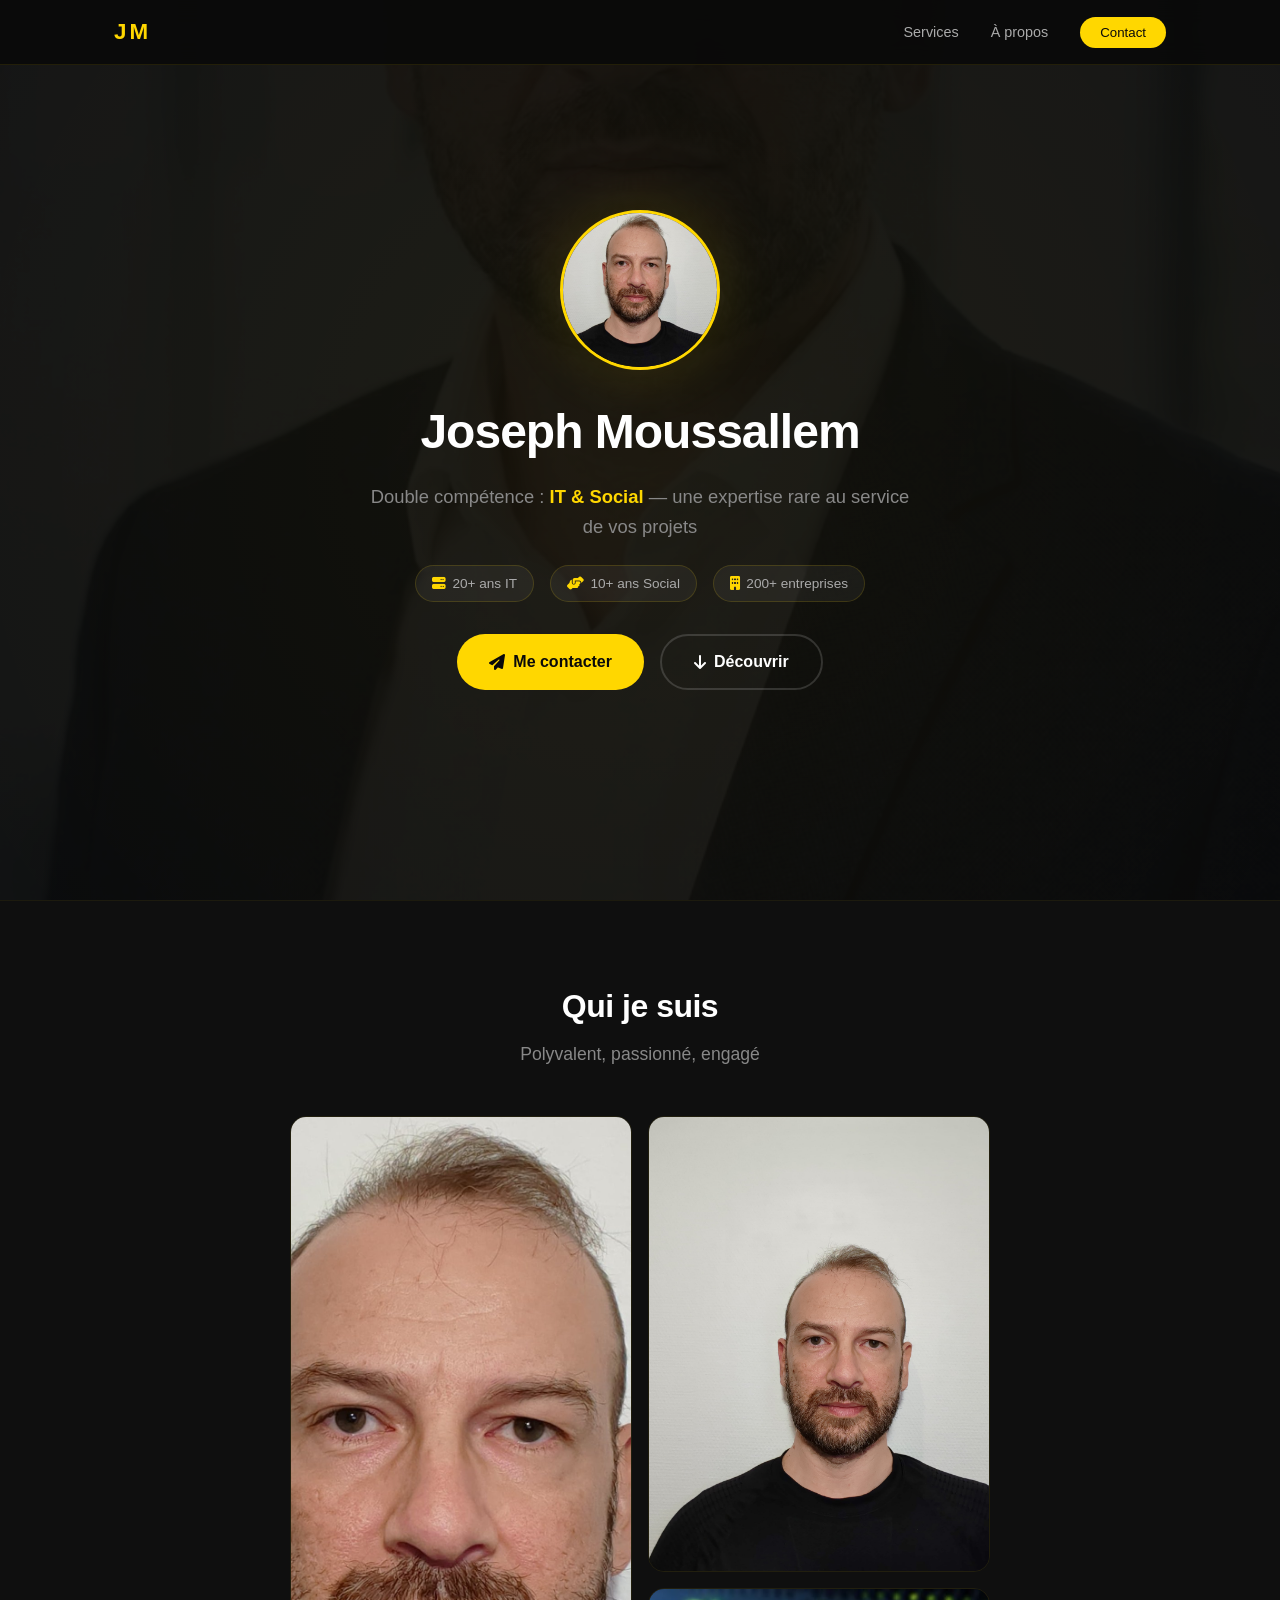
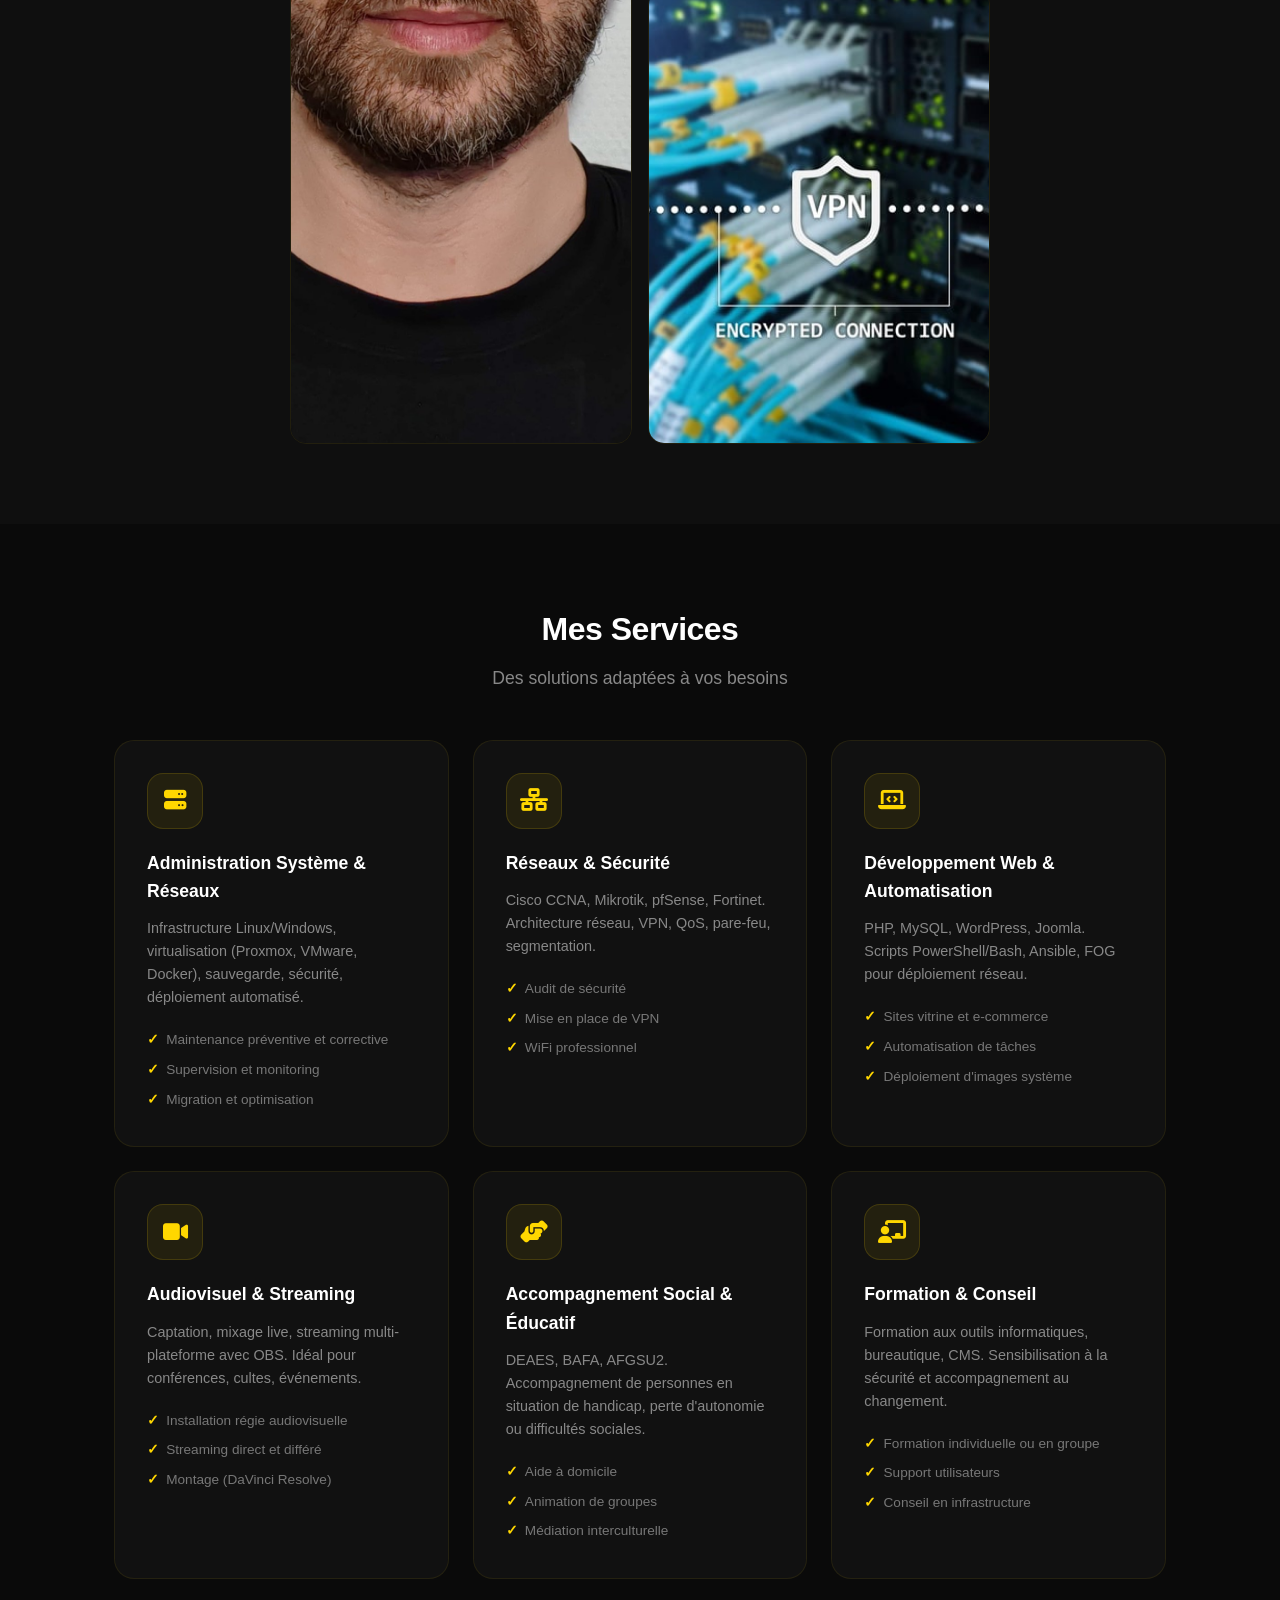
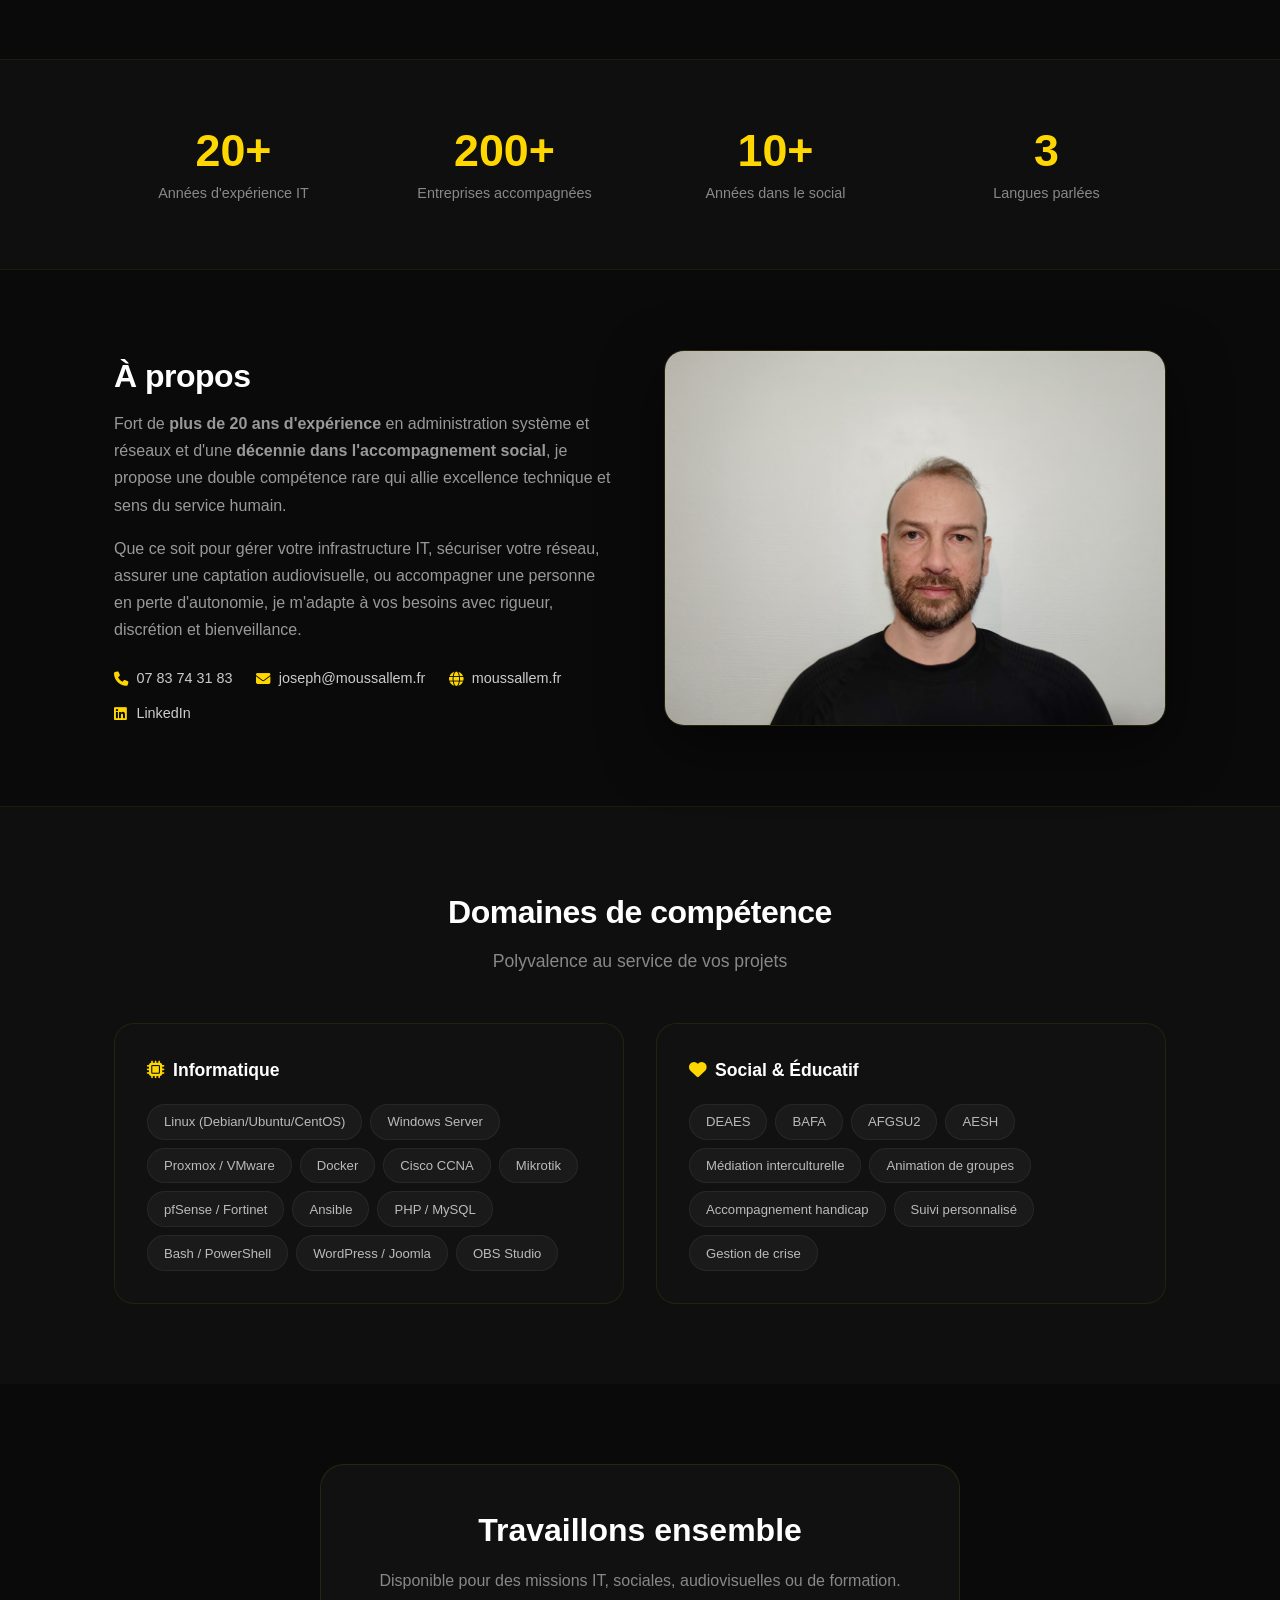
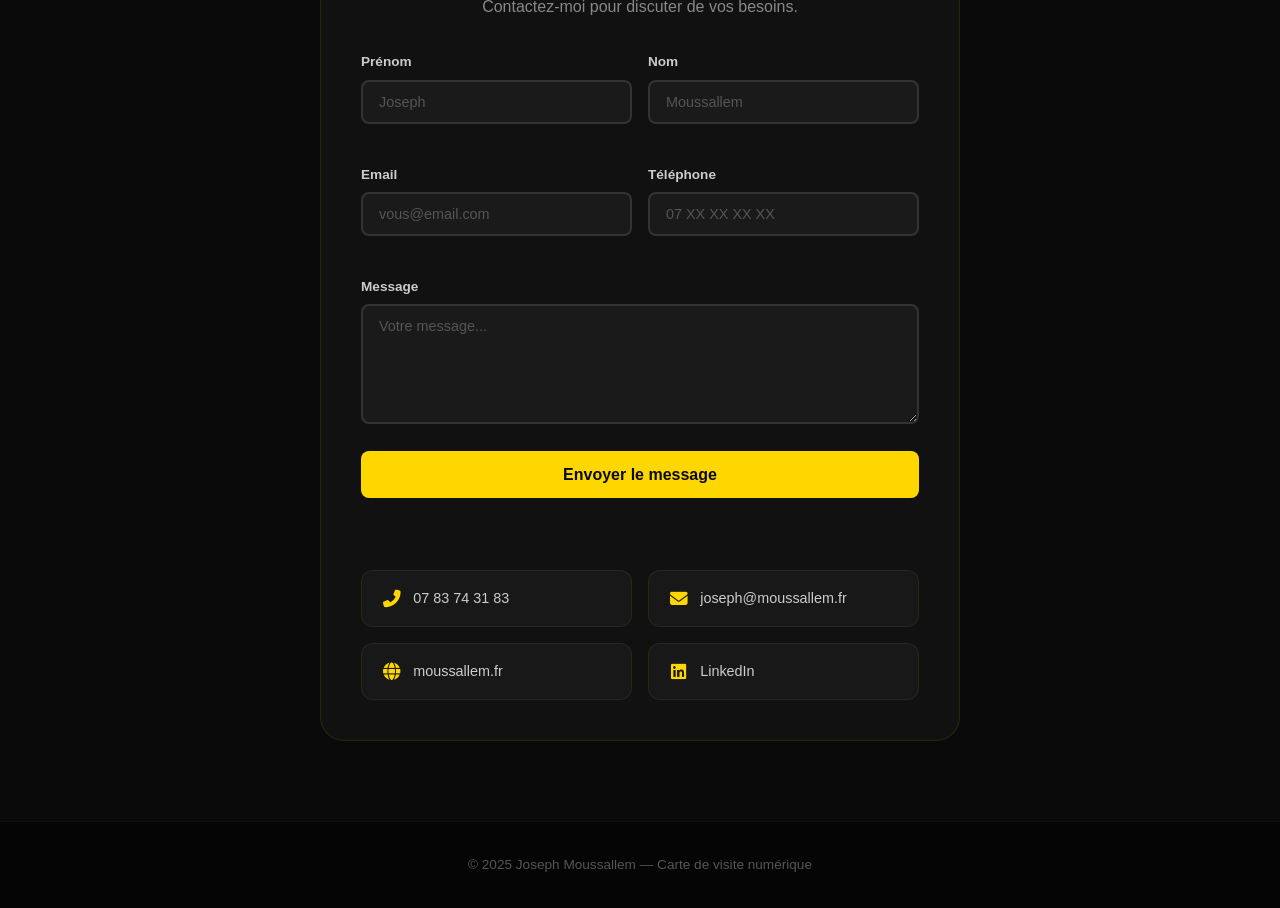
==== commit f4389c7c: "Services ouverts dans la même fenêtre (navigation)" ====
--- a/index.html
+++ b/index.html
@@ -65,7 +65,7 @@
       <h2 class="section-title">Mes Services</h2>
       <p class="section-sub">Des solutions adaptées à vos besoins</p>
       <div class="services-grid">
-        <div class="service-card" onclick="openModal('svc-admin')">
+        <div class="service-card" onclick="window.location='service.html?s=admin'">
           <div class="service-icon"><i class="fas fa-server"></i></div>
           <h3>Administration Système &amp; Réseaux</h3>
           <p>Infrastructure Linux/Windows, virtualisation (Proxmox, VMware, Docker), sauvegarde, sécurité, déploiement automatisé.</p>
@@ -75,7 +75,7 @@
             <li>Migration et optimisation</li>
           </ul>
         </div>
-        <div class="service-card" onclick="openModal('svc-reseau')">
+        <div class="service-card" onclick="window.location='service.html?s=reseau')">
           <div class="service-icon"><i class="fas fa-network-wired"></i></div>
           <h3>Réseaux &amp; Sécurité</h3>
           <p>Cisco CCNA, Mikrotik, pfSense, Fortinet. Architecture réseau, VPN, QoS, pare-feu, segmentation.</p>
@@ -85,7 +85,7 @@
             <li>WiFi professionnel</li>
           </ul>
         </div>
-        <div class="service-card" onclick="openModal('svc-web')">
+        <div class="service-card" onclick="window.location='service.html?s=web')">
           <div class="service-icon"><i class="fas fa-laptop-code"></i></div>
           <h3>Développement Web &amp; Automatisation</h3>
           <p>PHP, MySQL, WordPress, Joomla. Scripts PowerShell/Bash, Ansible, FOG pour déploiement réseau.</p>
@@ -95,7 +95,7 @@
             <li>Déploiement d'images système</li>
           </ul>
         </div>
-        <div class="service-card" onclick="openModal('svc-av')">
+        <div class="service-card" onclick="window.location='service.html?s=av')">
           <div class="service-icon"><i class="fas fa-video"></i></div>
           <h3>Audiovisuel &amp; Streaming</h3>
           <p>Captation, mixage live, streaming multi-plateforme avec OBS. Idéal pour conférences, cultes, événements.</p>
@@ -105,7 +105,7 @@
             <li>Montage (DaVinci Resolve)</li>
           </ul>
         </div>
-        <div class="service-card" onclick="openModal('svc-social')">
+        <div class="service-card" onclick="window.location='service.html?s=social')">
           <div class="service-icon"><i class="fas fa-hands-helping"></i></div>
           <h3>Accompagnement Social &amp; Éducatif</h3>
           <p>DEAES, BAFA, AFGSU2. Accompagnement de personnes en situation de handicap, perte d'autonomie ou difficultés sociales.</p>
@@ -115,7 +115,7 @@
             <li>Médiation interculturelle</li>
           </ul>
         </div>
-        <div class="service-card" onclick="openModal('svc-formation')">
+        <div class="service-card" onclick="window.location='service.html?s=formation')">
           <div class="service-icon"><i class="fas fa-chalkboard-teacher"></i></div>
           <h3>Formation &amp; Conseil</h3>
           <p>Formation aux outils informatiques, bureautique, CMS. Sensibilisation à la sécurité et accompagnement au changement.</p>
@@ -336,67 +336,6 @@
         "Déploiement de réseaux d'entreprise (Cisco, Mikrotik, pfSense)",
         "Solutions de virtualisation (Proxmox, VMware)"
       ],
-    },
-    'svc-admin': {
-      title: "Administration Système & Réseaux",
-      items: [
-        "Installation et maintenance de serveurs Linux (Debian, Ubuntu, CentOS) et Windows Server",
-        "Virtualisation avec Proxmox, VMware vSphere et Docker",
-        "Gestion de parcs informatiques et support utilisateurs",
-        "Sauvegarde, plan de reprise d'activité",
-        "Déploiement automatisé avec Ansible et FOG",
-        "Migration de serveurs et optimisation des performances"
-      ]
-    },
-    'svc-reseau': {
-      title: "Réseaux & Sécurité",
-      items: [
-        "Architecture réseau : Cisco CCNA, Mikrotik, pfSense, Fortinet",
-        "Mise en place de VPN, VLAN, QoS",
-        "Pare-feu, segmentation, audit de sécurité",
-        "WiFi professionnel (contrôleurs, bornes)",
-        "Supervision et monitoring réseau"
-      ]
-    },
-    'svc-web': {
-      title: "Développement Web & Automatisation",
-      items: [
-        "Sites vitrine et e-commerce avec WordPress, Joomla, PHP/MySQL",
-        "Automatisation de tâches avec Bash et PowerShell",
-        "Déploiement réseau d'images système via FOG",
-        "Scripts d'administration et maintenance automatisée"
-      ]
-    },
-    'svc-av': {
-      title: "Audiovisuel & Streaming",
-      items: [
-        "Captation vidéo et mixage live",
-        "Streaming multi-plateforme avec OBS Studio",
-        "Montage vidéo avec DaVinci Resolve",
-        "Installation de régie audiovisuelle complète",
-        "Idéal pour conférences, cultes, événements"
-      ]
-    },
-    'svc-social': {
-      title: "Accompagnement Social & Éducatif",
-      items: [
-        "DEAES — Accompagnement de personnes handicapées ou en perte d'autonomie",
-        "BAFA — Animation socioculturelle pour tous publics",
-        "AFGSU2 — Gestes d'urgence et premiers soins",
-        "AESH — Accompagnement d'élèves en situation de handicap",
-        "Médiation interculturelle et accompagnement individualisé"
-      ]
-    },
-    'svc-formation': {
-      title: "Formation & Conseil",
-      items: [
-        "Formation aux outils informatiques et bureautiques",
-        "Formation WordPress, CMS et gestion de contenu",
-        "Sensibilisation à la cybersécurité",
-        "Accompagnement au changement et adoption numérique",
-        "Conseil en infrastructure IT"
-      ]
-    }
   };
 
   function openModal(type) {
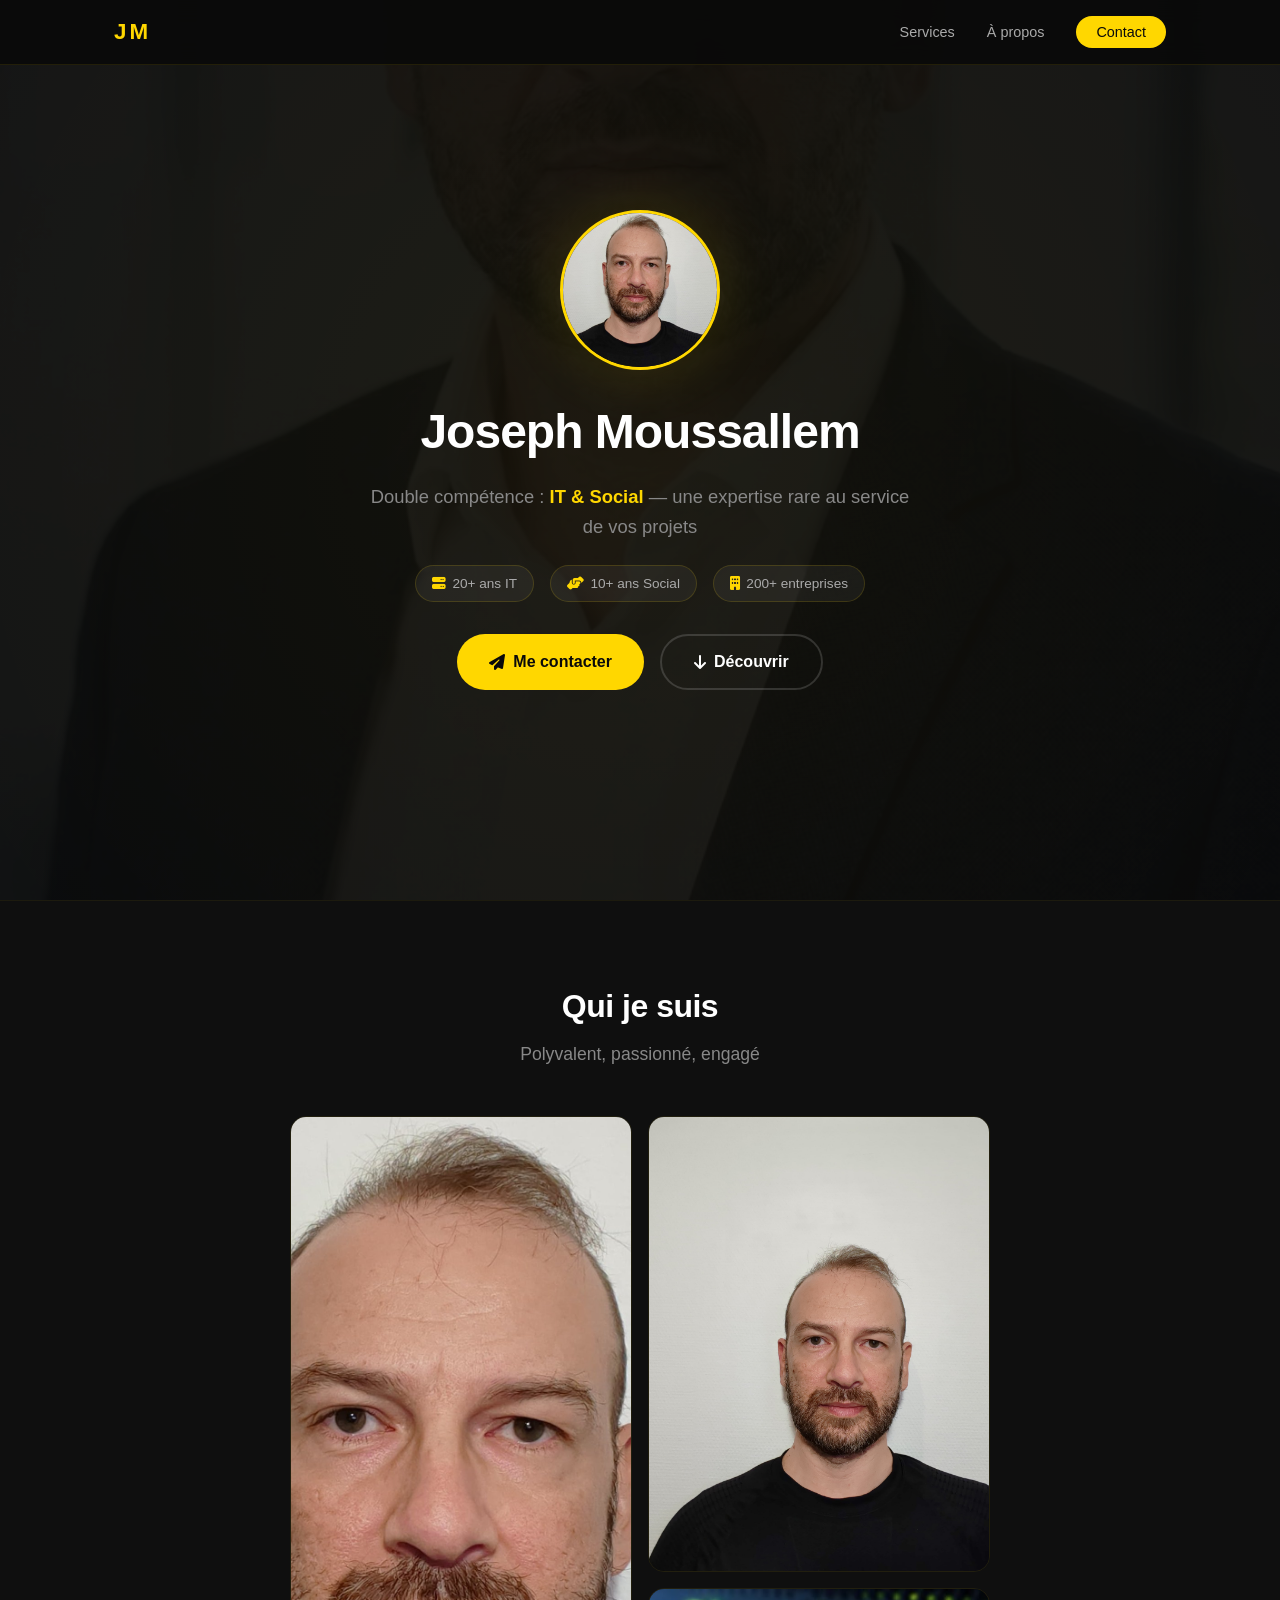
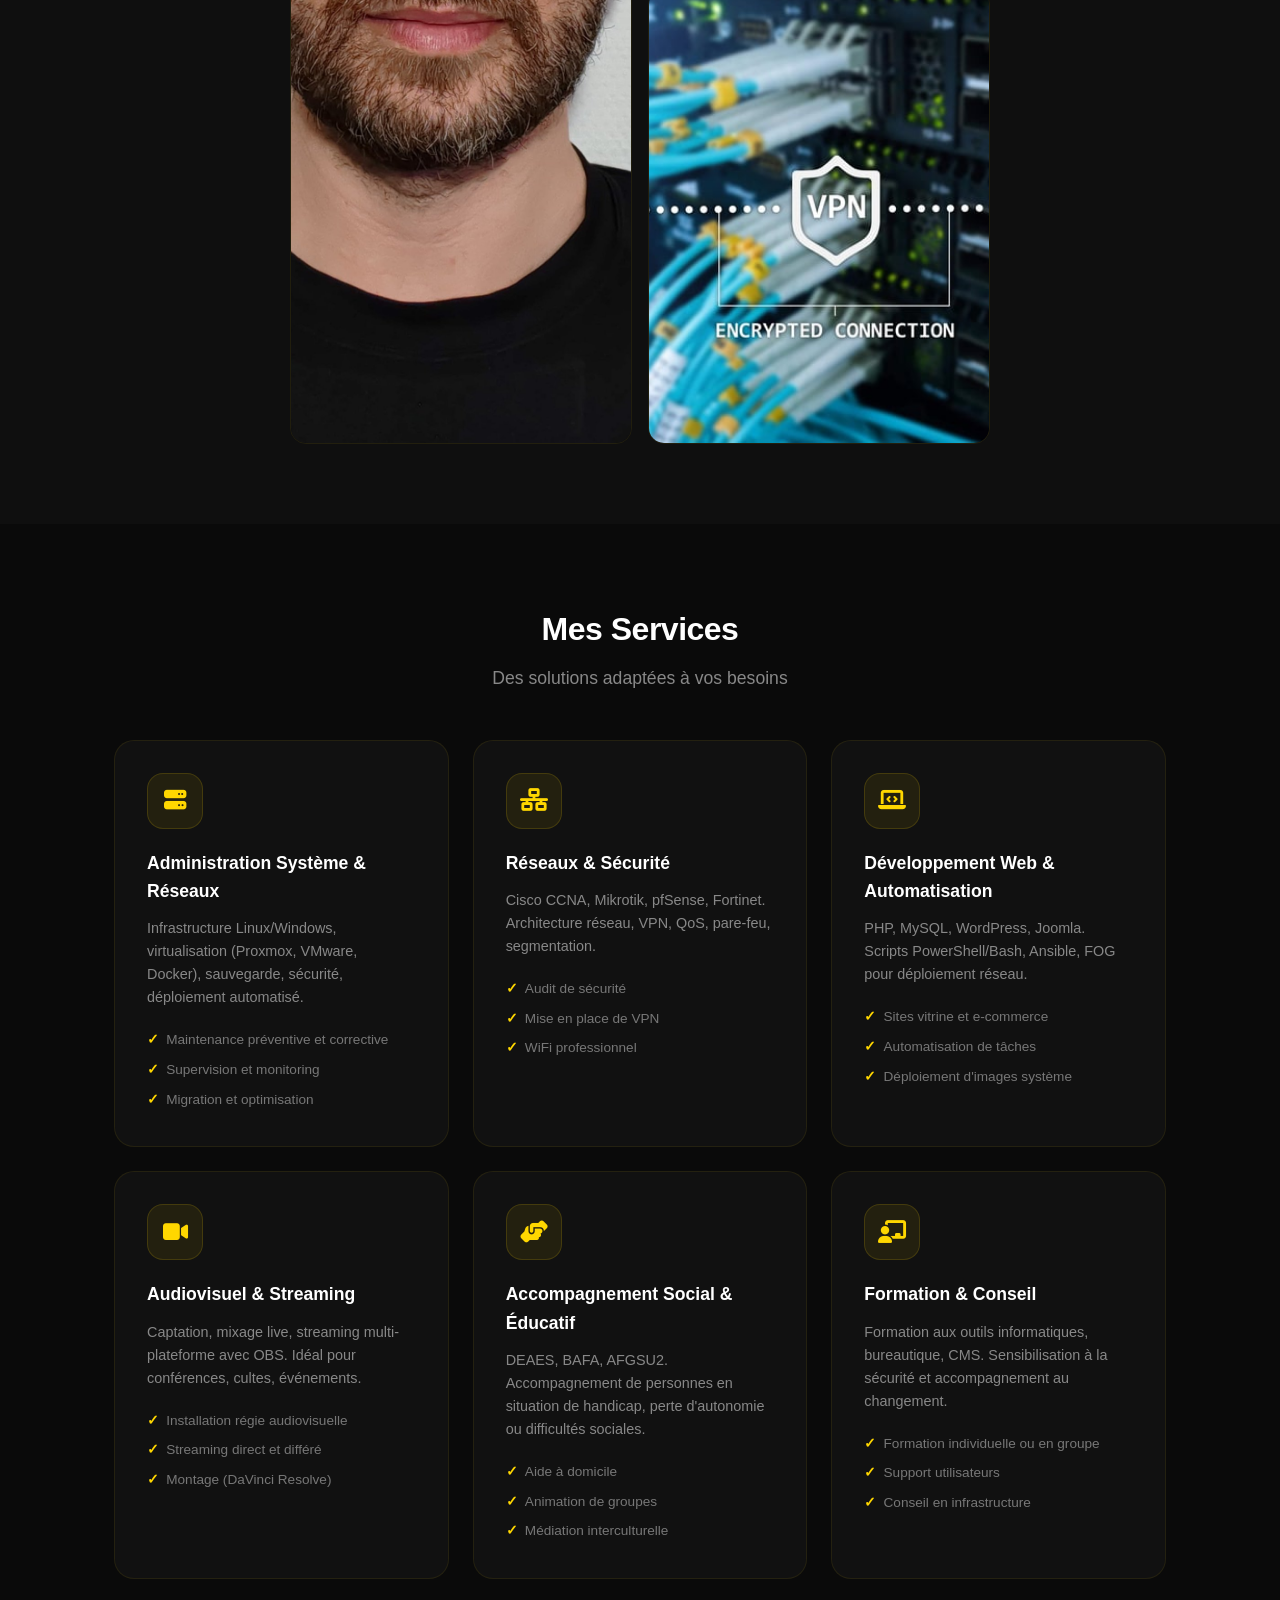
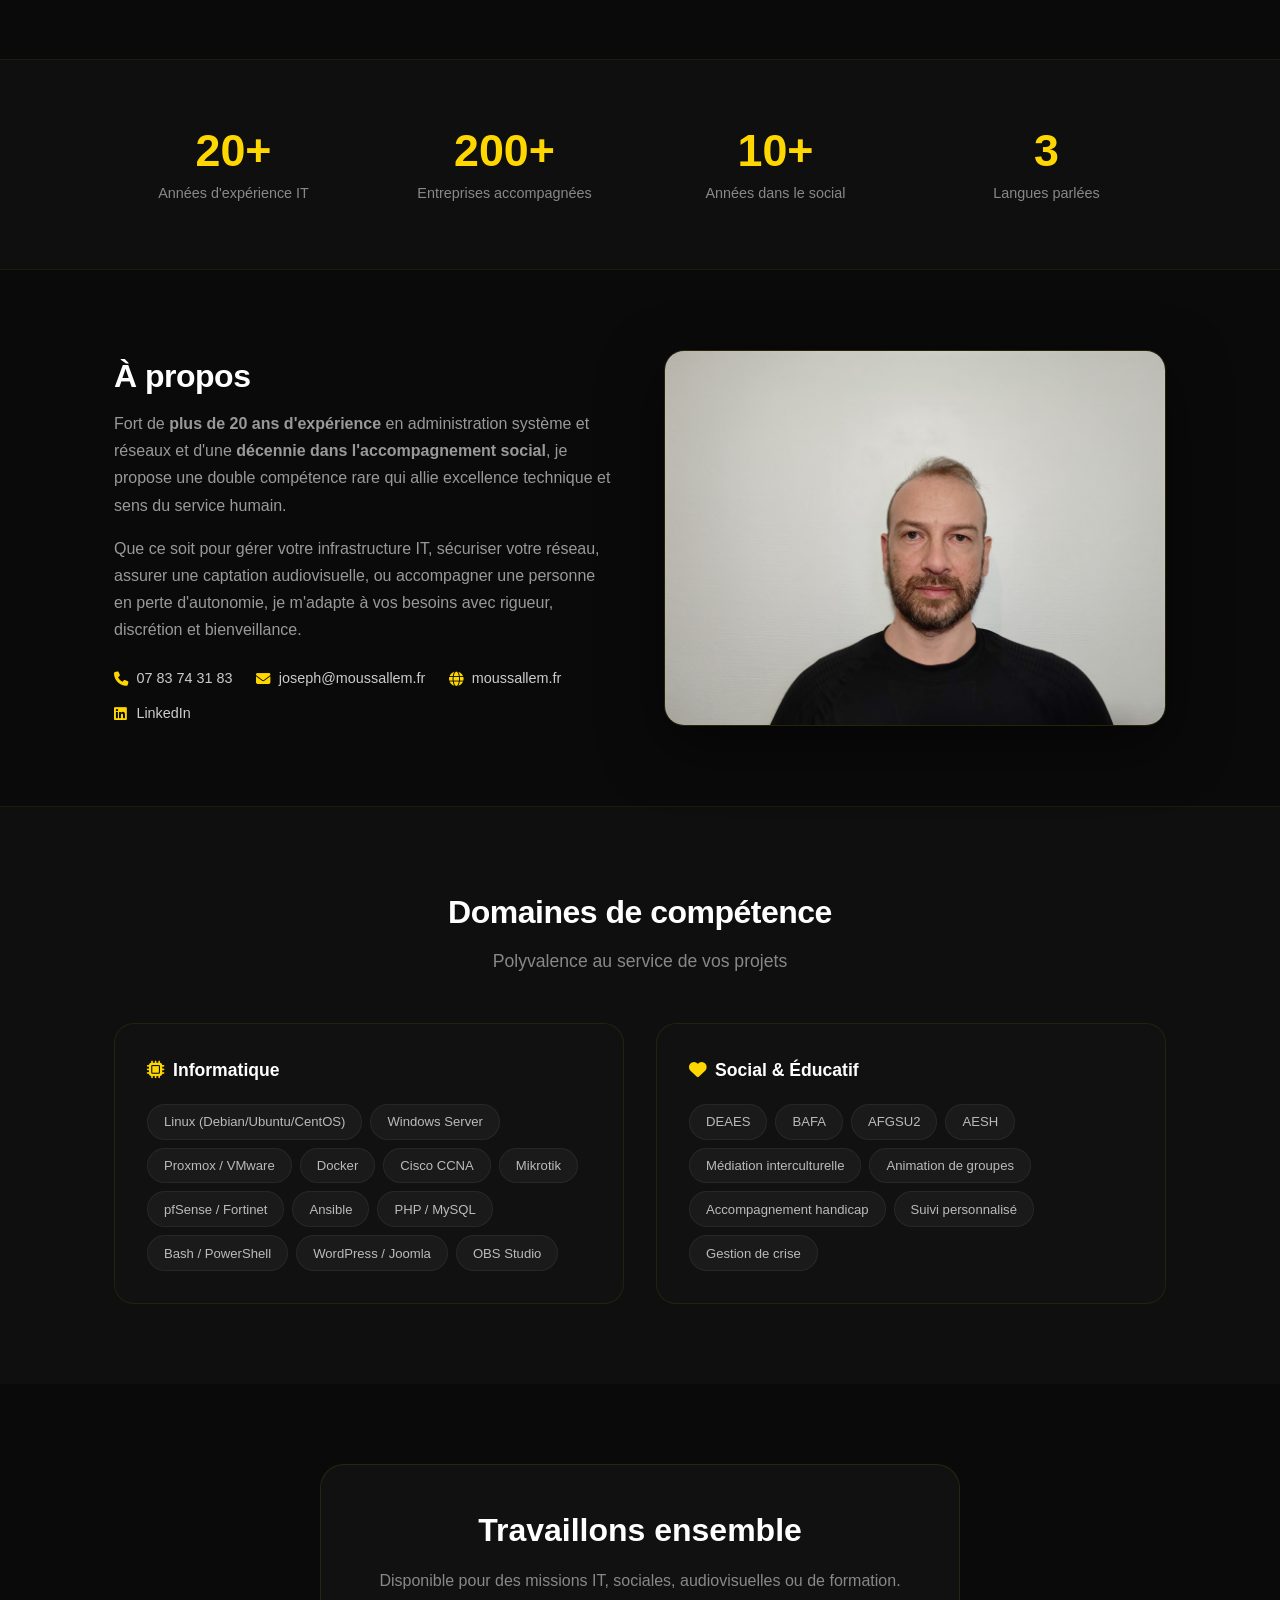
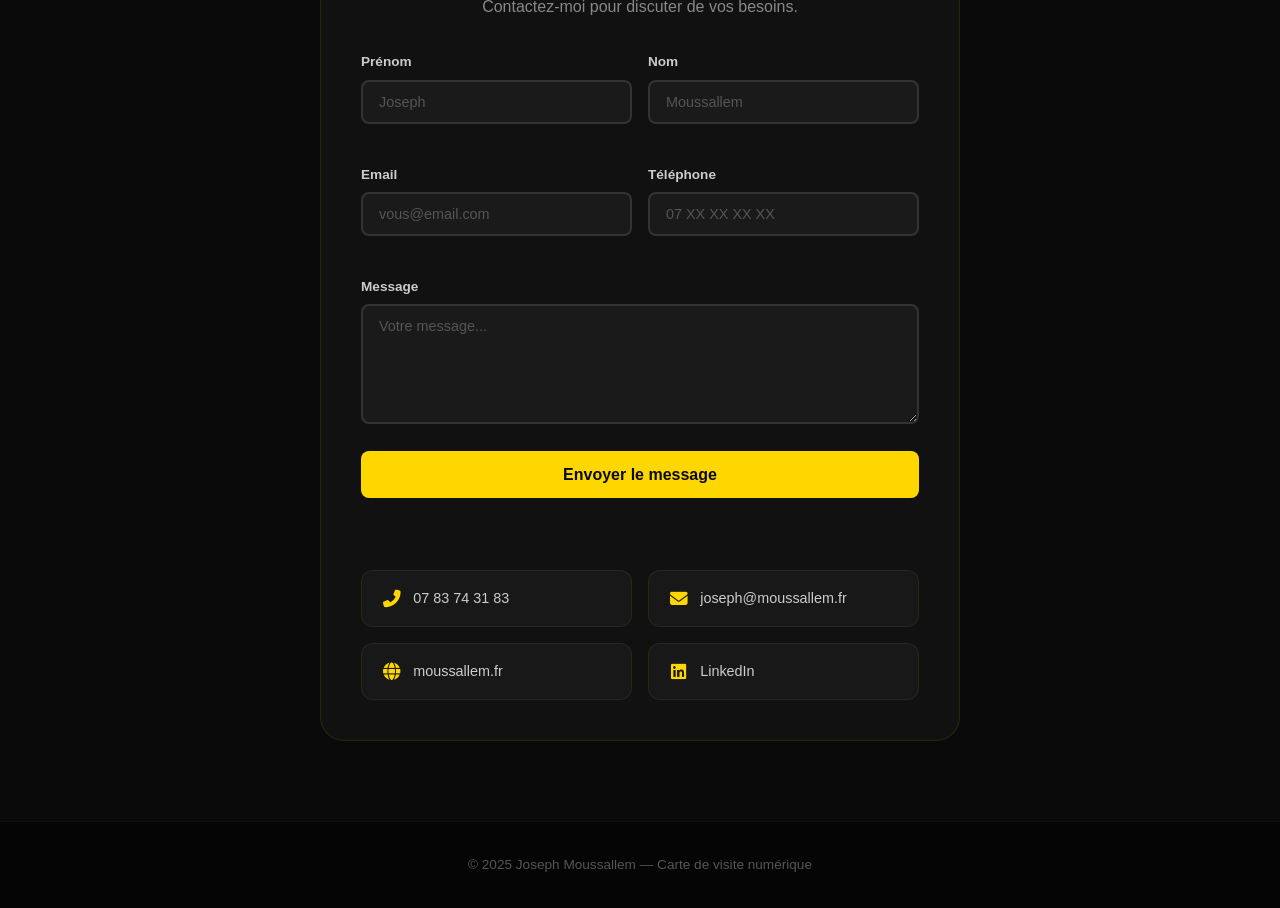
==== commit abd327dc: "Fix syntaxe JS modales badges" ====
--- a/index.html
+++ b/index.html
@@ -336,6 +336,8 @@
         "Déploiement de réseaux d'entreprise (Cisco, Mikrotik, pfSense)",
         "Solutions de virtualisation (Proxmox, VMware)"
       ],
+      certs: []
+    },
   };
 
   function openModal(type) {
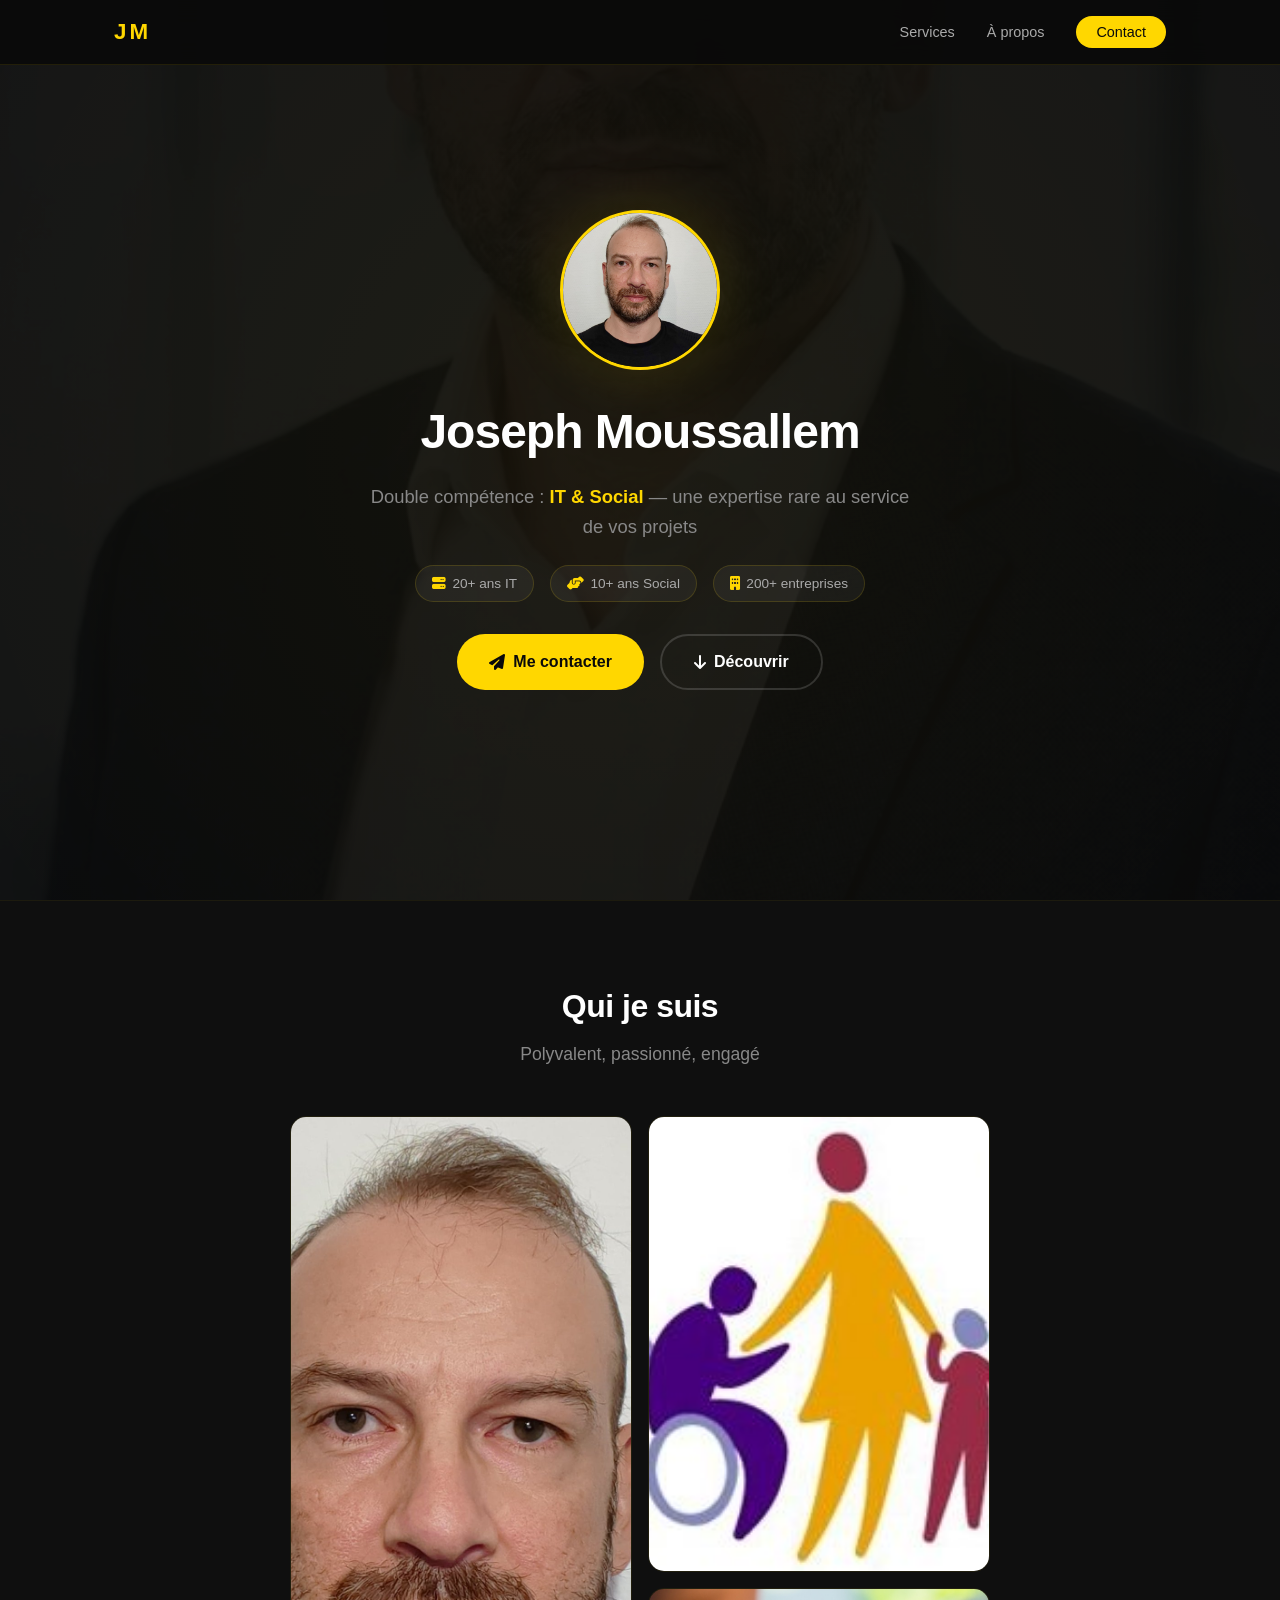
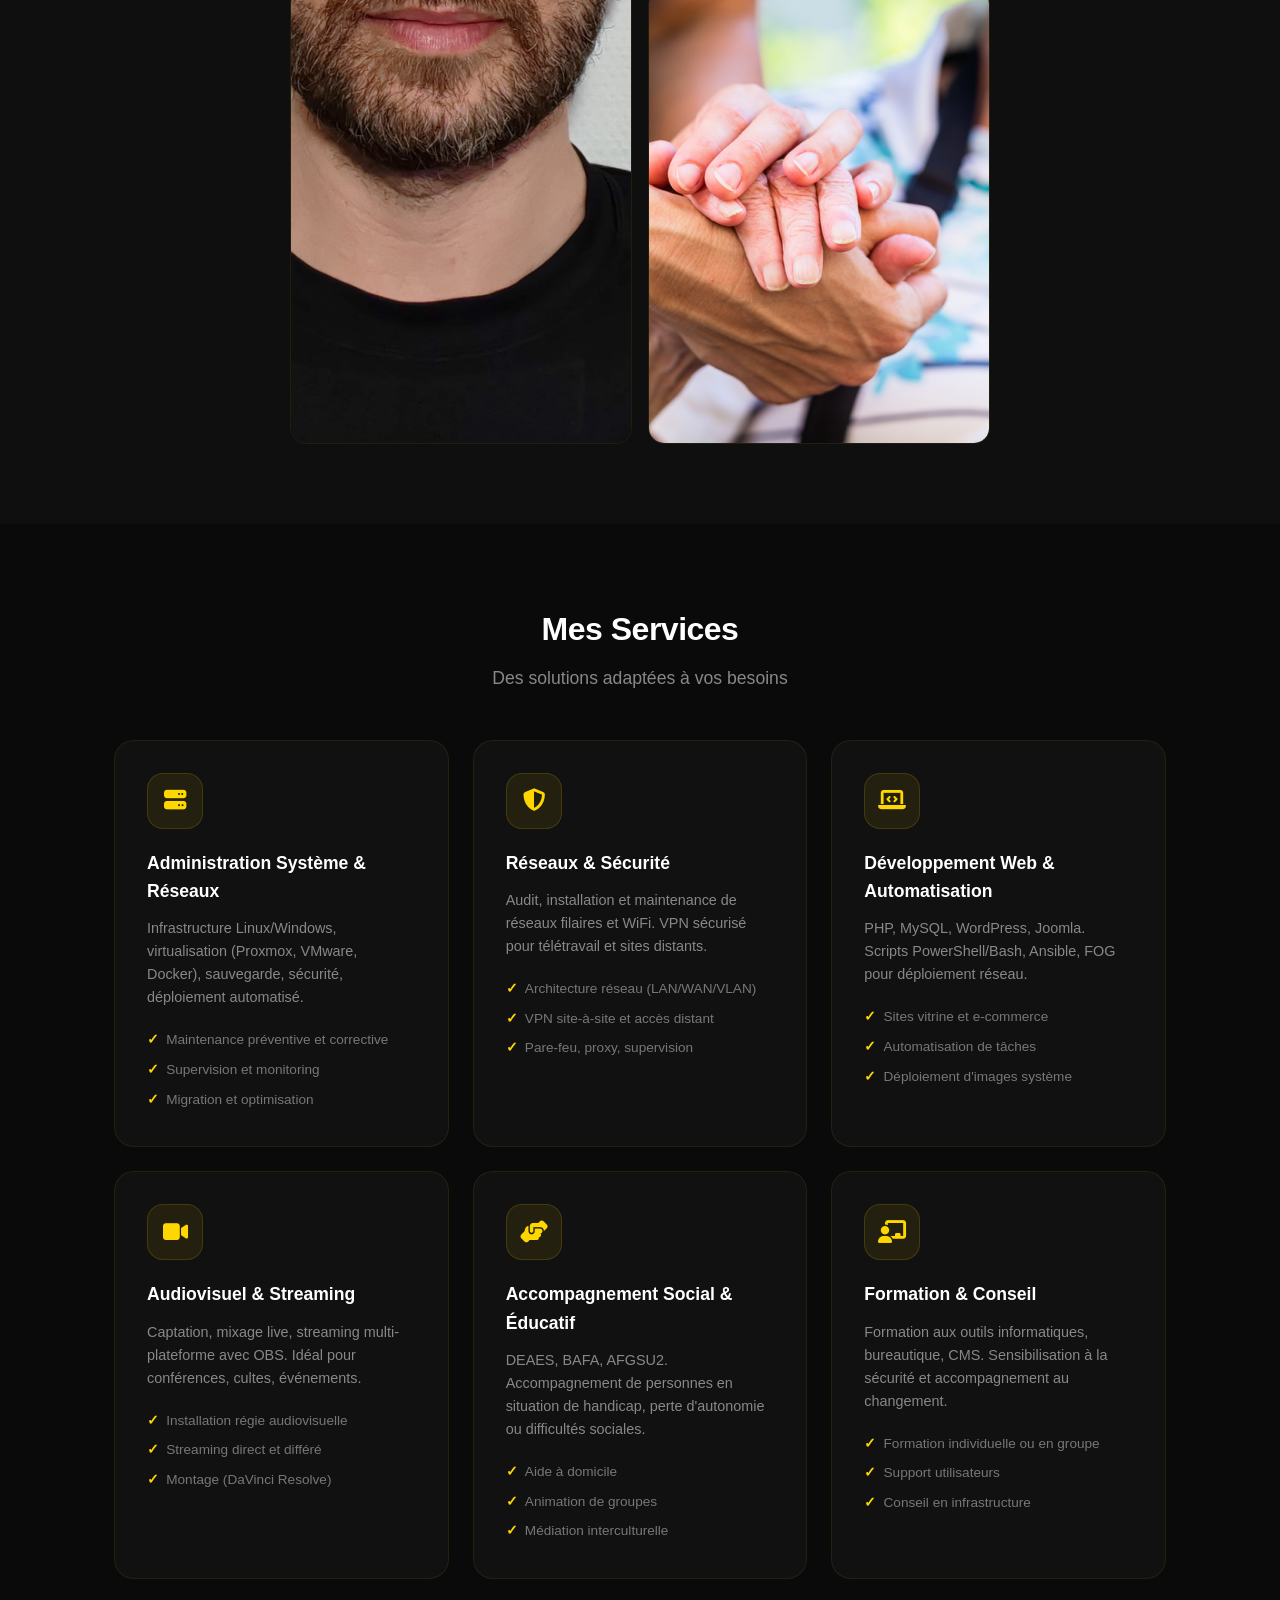
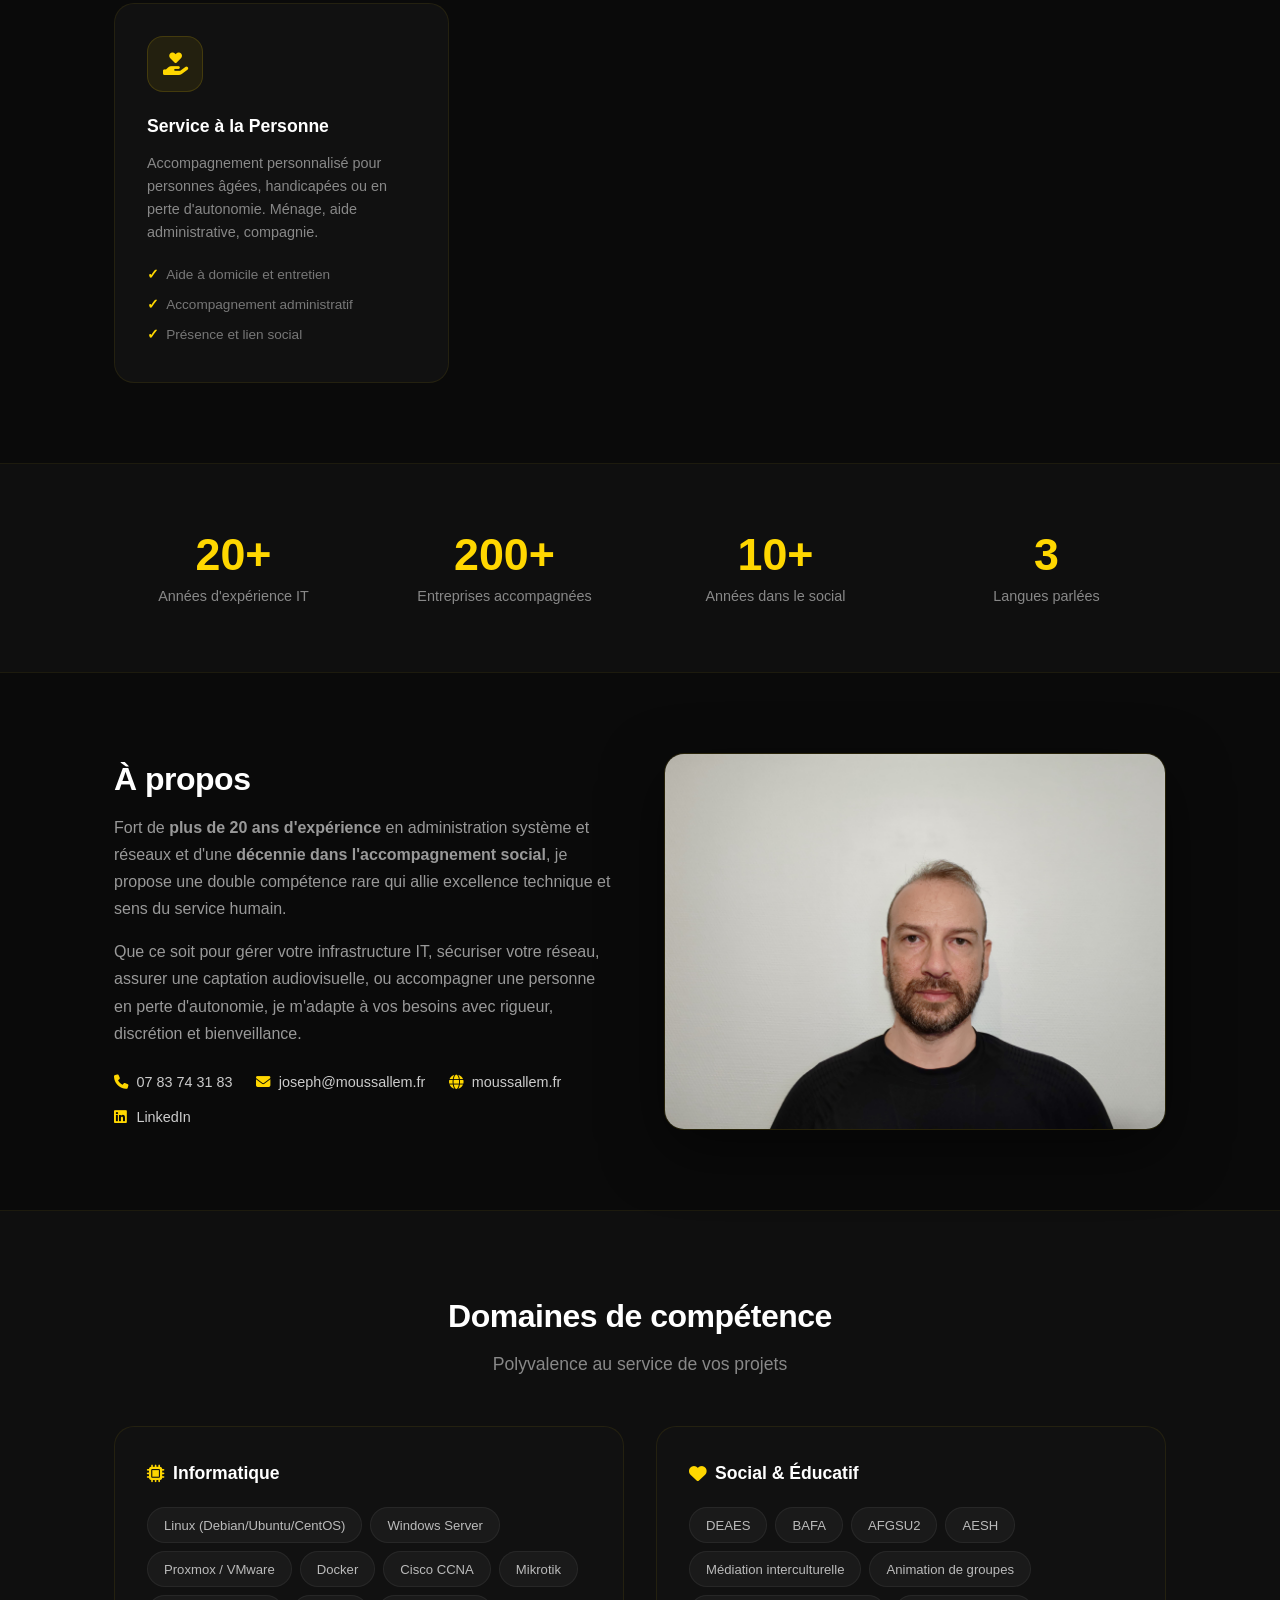
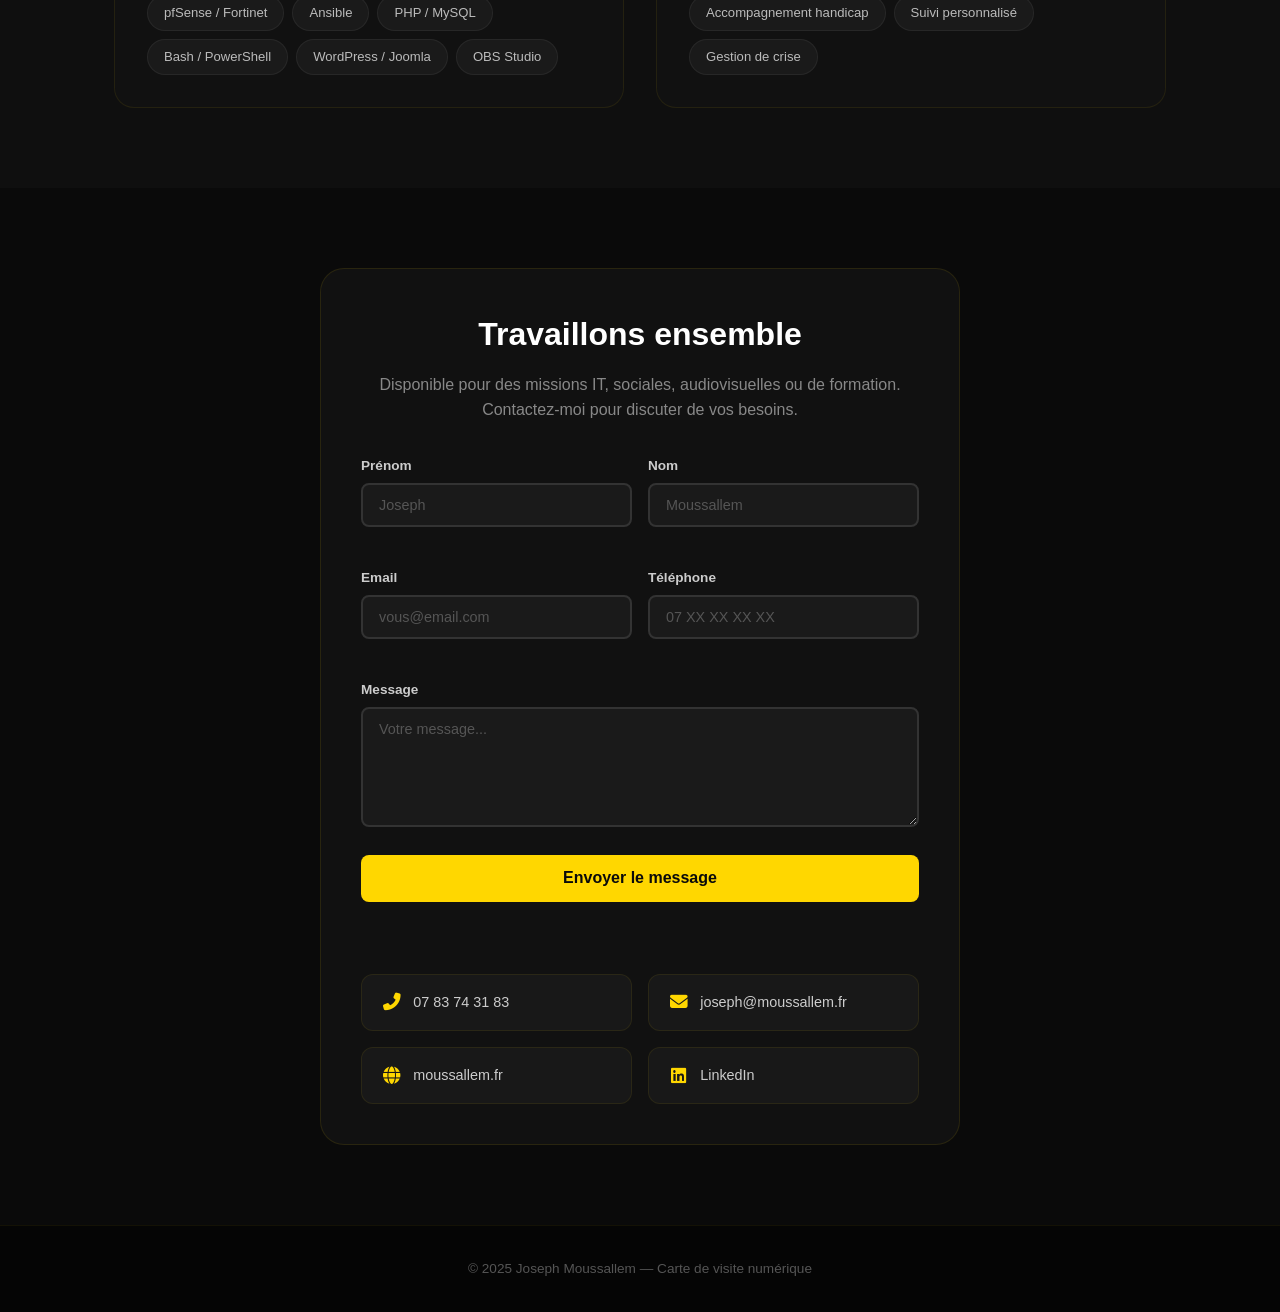
==== commit d312d0e5: "Ajout Service à la personne + VPN + nouvelles photos galerie + grid responsive" ====
--- a/index.html
+++ b/index.html
@@ -50,10 +50,10 @@
           <img src="img/photo.jpg" alt="Joseph Moussallem portrait">
         </div>
         <div class="gallery-item">
-          <img src="img/photo-audiovisuel.jpg" alt="Joseph Moussallem audiovisuel">
+          <img src="img/cropped-Sapenartois-Ph-14.jpg" alt="Joseph Moussallem">
         </div>
         <div class="gallery-item">
-          <img src="img/photo-informatique.jpg" alt="Joseph Moussallem informatique">
+          <img src="img/services-à-la-personne1140x580.jpg" alt="Services à la personne">
         </div>
       </div>
     </div>
@@ -75,17 +75,17 @@
             <li>Migration et optimisation</li>
           </ul>
         </div>
-        <div class="service-card" onclick="window.location='service.html?s=reseau')">
-          <div class="service-icon"><i class="fas fa-network-wired"></i></div>
+        <div class="service-card" onclick="window.location='service.html?s=reseau'">
+          <div class="service-icon"><i class="fas fa-shield-alt"></i></div>
           <h3>Réseaux &amp; Sécurité</h3>
-          <p>Cisco CCNA, Mikrotik, pfSense, Fortinet. Architecture réseau, VPN, QoS, pare-feu, segmentation.</p>
-          <ul>
-            <li>Audit de sécurité</li>
-            <li>Mise en place de VPN</li>
-            <li>WiFi professionnel</li>
-          </ul>
-        </div>
-        <div class="service-card" onclick="window.location='service.html?s=web')">
+          <p>Audit, installation et maintenance de réseaux filaires et WiFi. VPN sécurisé pour télétravail et sites distants.</p>
+          <ul>
+            <li>Architecture réseau (LAN/WAN/VLAN)</li>
+            <li>VPN site-à-site et accès distant</li>
+            <li>Pare-feu, proxy, supervision</li>
+          </ul>
+        </div>
+        <div class="service-card" onclick="window.location='service.html?s=web'">
           <div class="service-icon"><i class="fas fa-laptop-code"></i></div>
           <h3>Développement Web &amp; Automatisation</h3>
           <p>PHP, MySQL, WordPress, Joomla. Scripts PowerShell/Bash, Ansible, FOG pour déploiement réseau.</p>
@@ -95,7 +95,7 @@
             <li>Déploiement d'images système</li>
           </ul>
         </div>
-        <div class="service-card" onclick="window.location='service.html?s=av')">
+        <div class="service-card" onclick="window.location='service.html?s=av'">
           <div class="service-icon"><i class="fas fa-video"></i></div>
           <h3>Audiovisuel &amp; Streaming</h3>
           <p>Captation, mixage live, streaming multi-plateforme avec OBS. Idéal pour conférences, cultes, événements.</p>
@@ -105,7 +105,7 @@
             <li>Montage (DaVinci Resolve)</li>
           </ul>
         </div>
-        <div class="service-card" onclick="window.location='service.html?s=social')">
+        <div class="service-card" onclick="window.location='service.html?s=social'">
           <div class="service-icon"><i class="fas fa-hands-helping"></i></div>
           <h3>Accompagnement Social &amp; Éducatif</h3>
           <p>DEAES, BAFA, AFGSU2. Accompagnement de personnes en situation de handicap, perte d'autonomie ou difficultés sociales.</p>
@@ -115,7 +115,7 @@
             <li>Médiation interculturelle</li>
           </ul>
         </div>
-        <div class="service-card" onclick="window.location='service.html?s=formation')">
+        <div class="service-card" onclick="window.location='service.html?s=formation'">
           <div class="service-icon"><i class="fas fa-chalkboard-teacher"></i></div>
           <h3>Formation &amp; Conseil</h3>
           <p>Formation aux outils informatiques, bureautique, CMS. Sensibilisation à la sécurité et accompagnement au changement.</p>
@@ -123,6 +123,16 @@
             <li>Formation individuelle ou en groupe</li>
             <li>Support utilisateurs</li>
             <li>Conseil en infrastructure</li>
+          </ul>
+        </div>
+        <div class="service-card" onclick="window.location='service.html?s=personne'">
+          <div class="service-icon"><i class="fas fa-hand-holding-heart"></i></div>
+          <h3>Service à la Personne</h3>
+          <p>Accompagnement personnalisé pour personnes âgées, handicapées ou en perte d'autonomie. Ménage, aide administrative, compagnie.</p>
+          <ul>
+            <li>Aide à domicile et entretien</li>
+            <li>Accompagnement administratif</li>
+            <li>Présence et lien social</li>
           </ul>
         </div>
       </div>
--- a/style.css
+++ b/style.css
@@ -418,7 +418,7 @@
 
 .services-grid {
   display: grid;
-  grid-template-columns: repeat(3, 1fr);
+  grid-template-columns: repeat(auto-fill, minmax(300px, 1fr));
   gap: 1.5rem;
 }
 
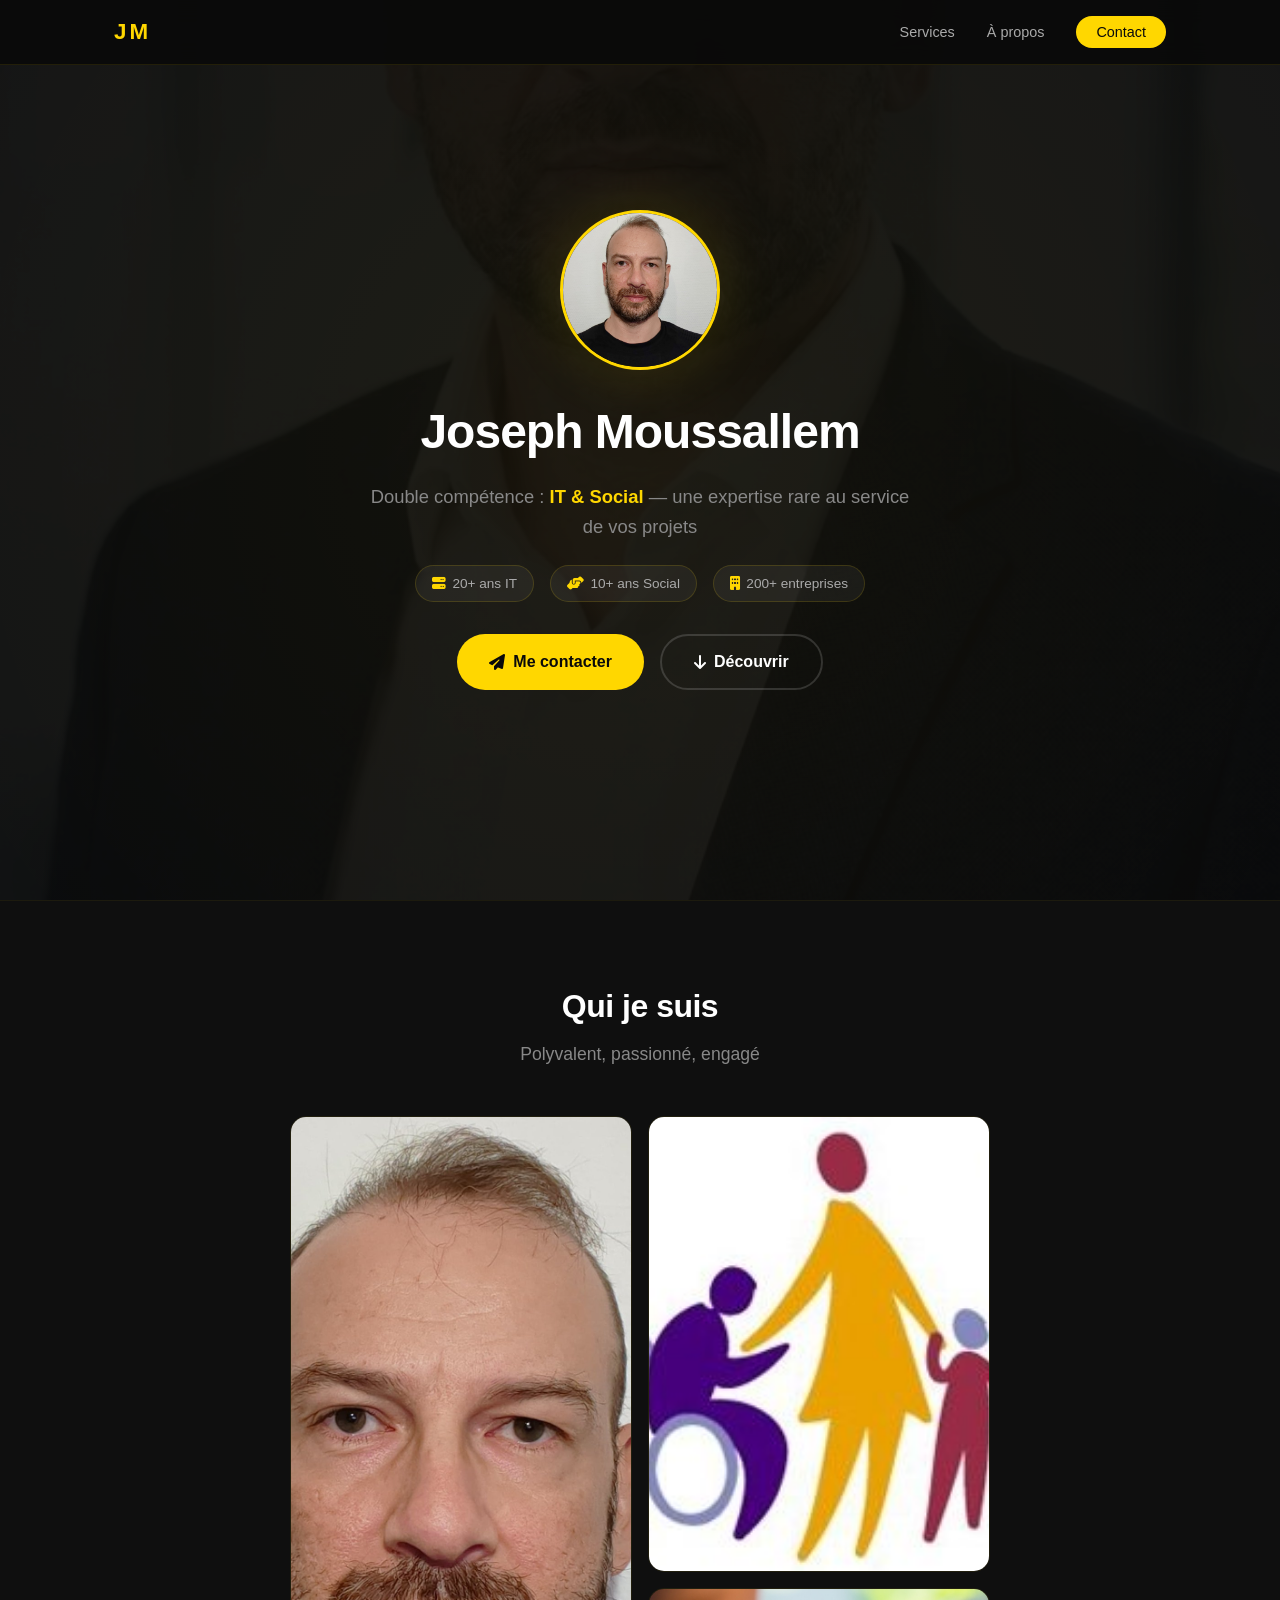
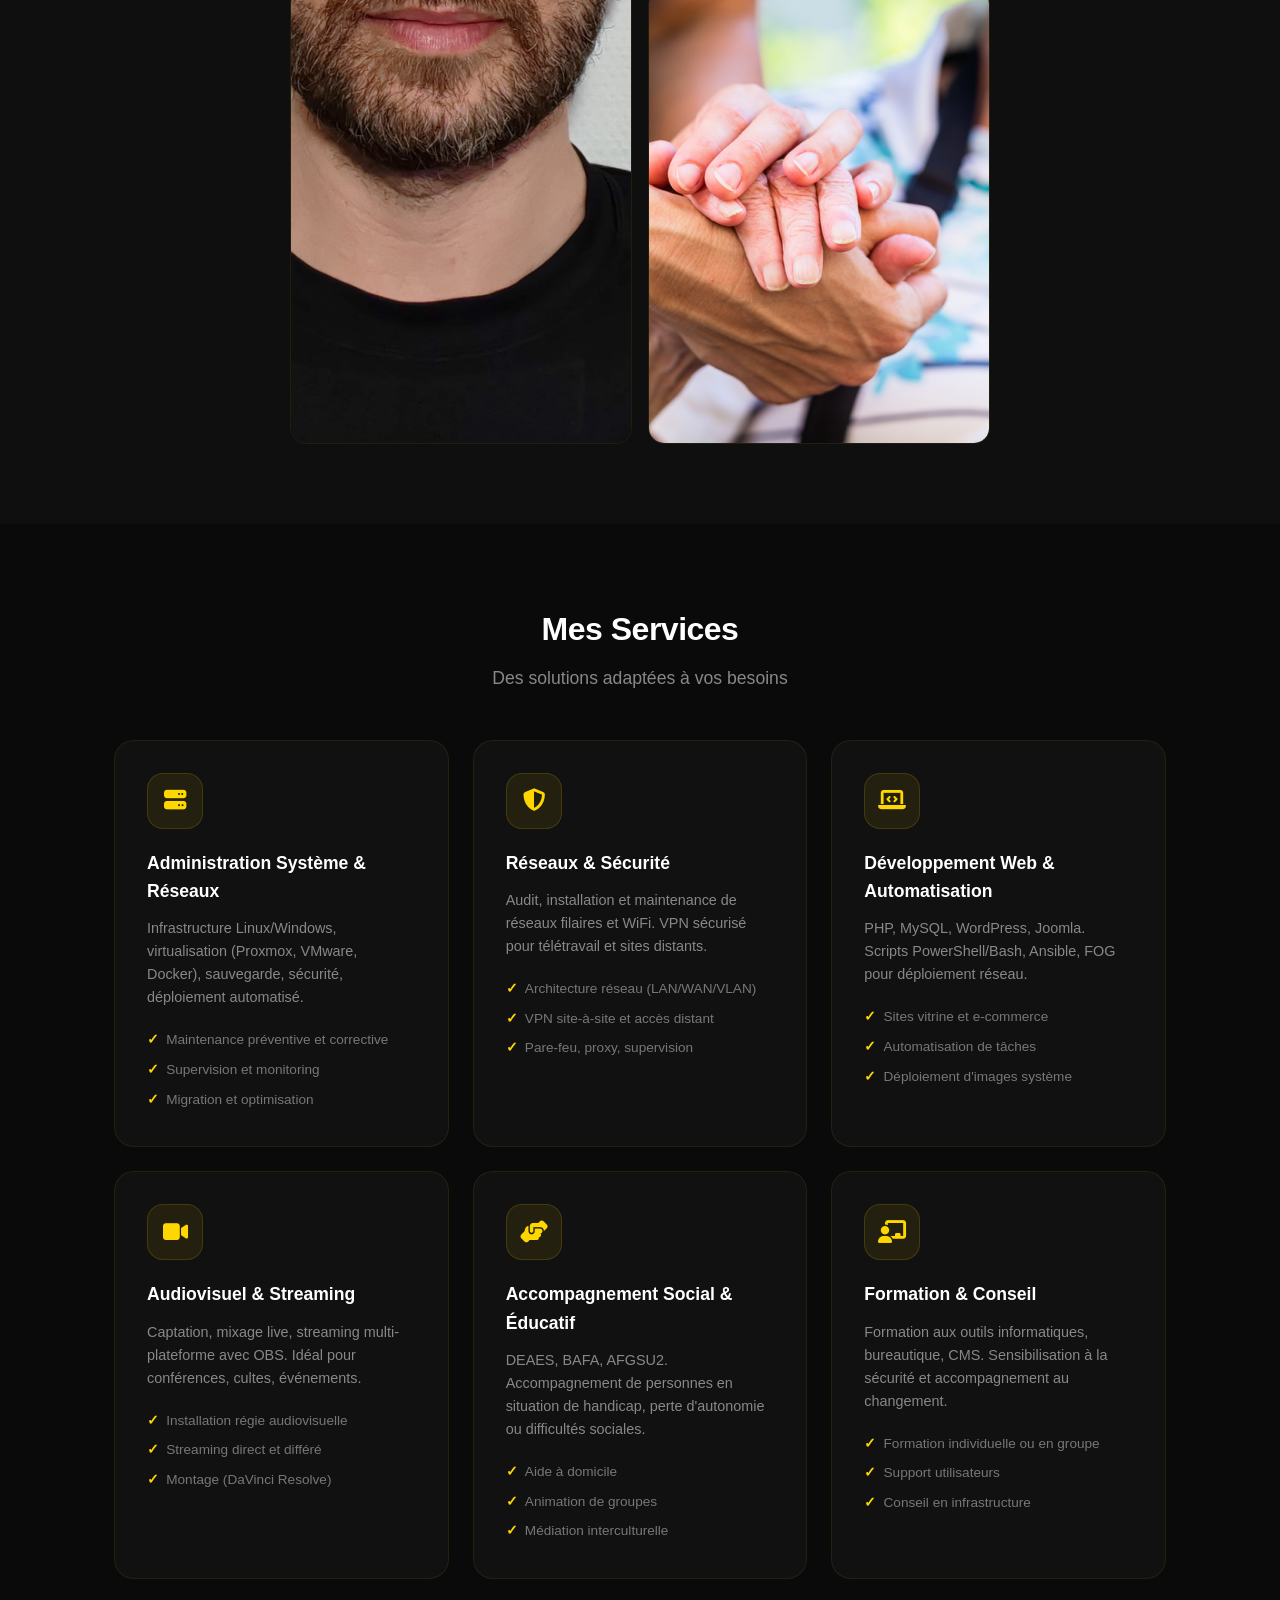
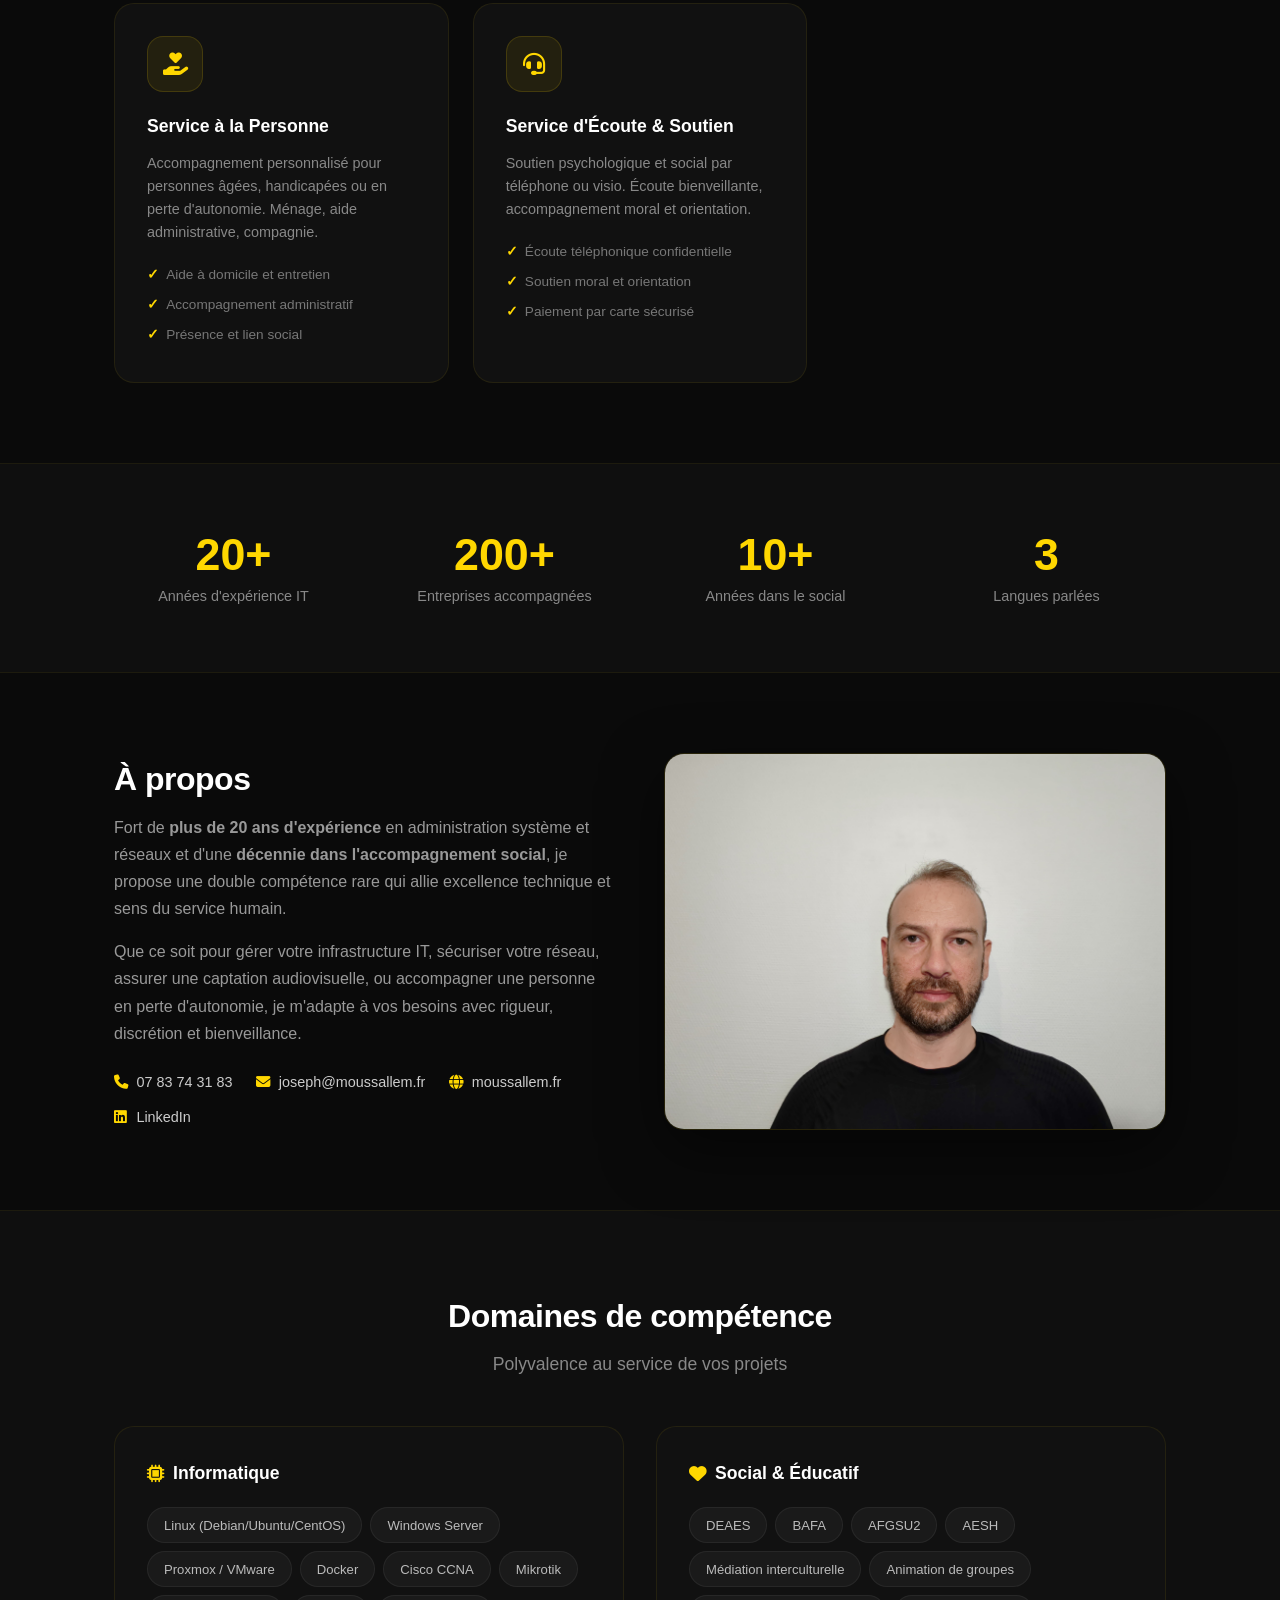
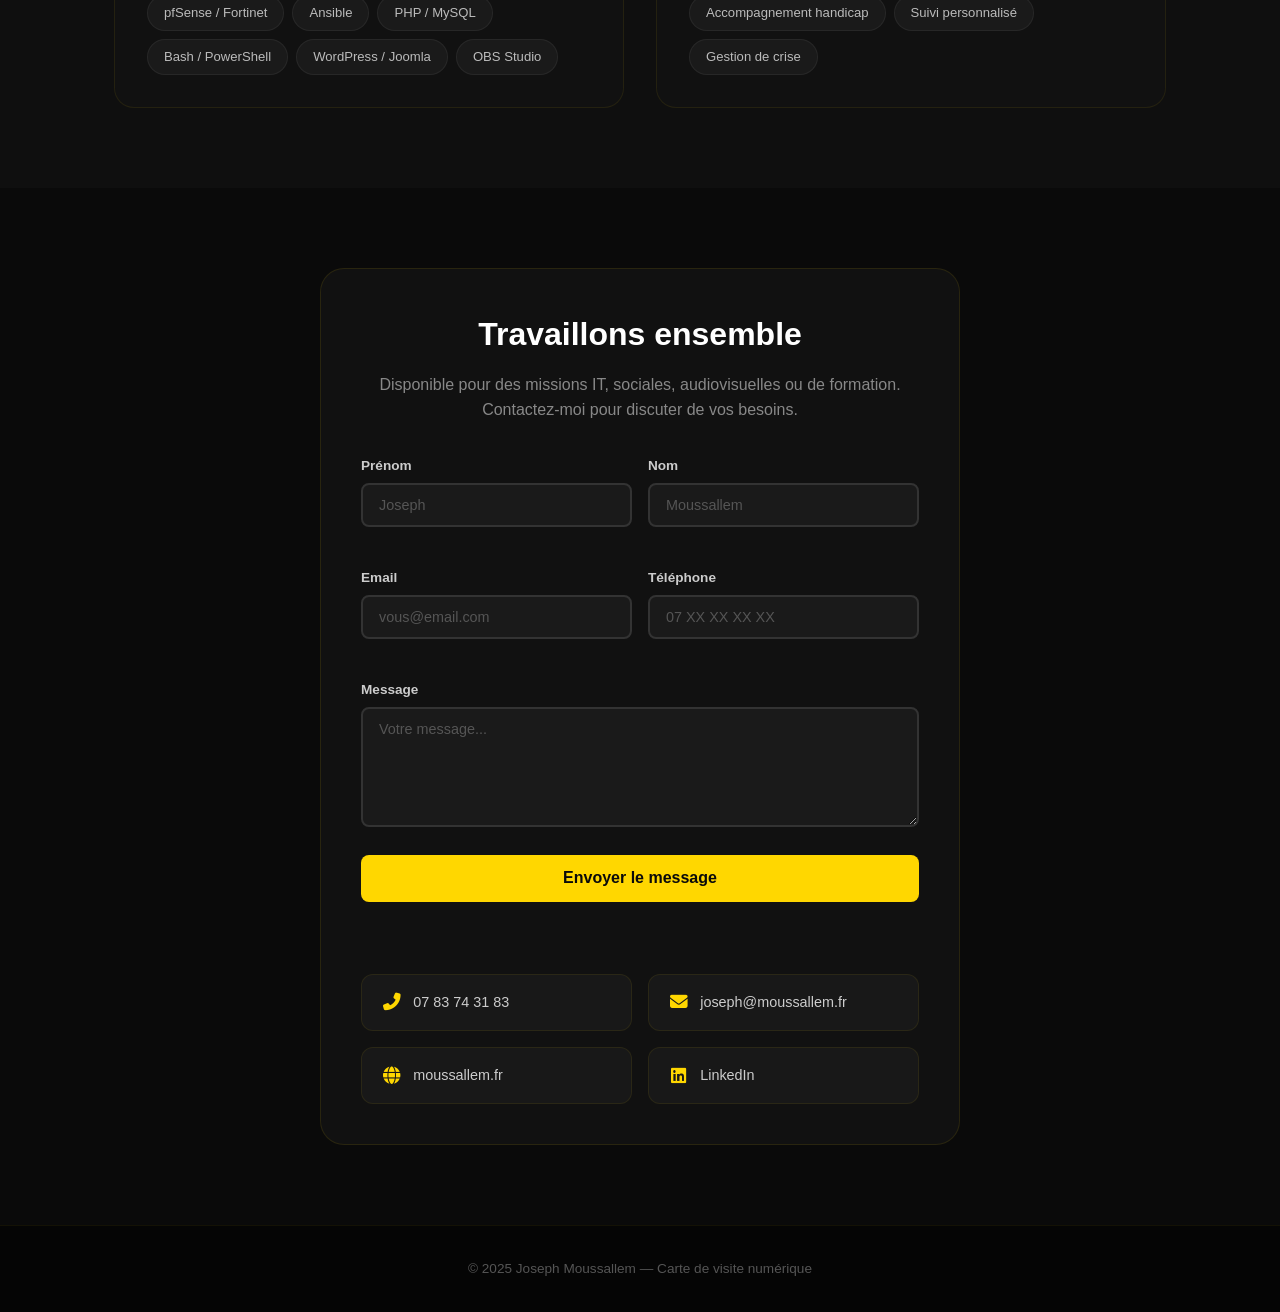
==== commit c0dcc235: "Ajout Service écoute & soutien" ====
--- a/index.html
+++ b/index.html
@@ -133,6 +133,16 @@
             <li>Aide à domicile et entretien</li>
             <li>Accompagnement administratif</li>
             <li>Présence et lien social</li>
+          </ul>
+        </div>
+        <div class="service-card" onclick="window.location='service.html?s=ecoute'">
+          <div class="service-icon"><i class="fas fa-headset"></i></div>
+          <h3>Service d'Écoute &amp; Soutien</h3>
+          <p>Soutien psychologique et social par téléphone ou visio. Écoute bienveillante, accompagnement moral et orientation.</p>
+          <ul>
+            <li>Écoute téléphonique confidentielle</li>
+            <li>Soutien moral et orientation</li>
+            <li>Paiement par carte sécurisé</li>
           </ul>
         </div>
       </div>
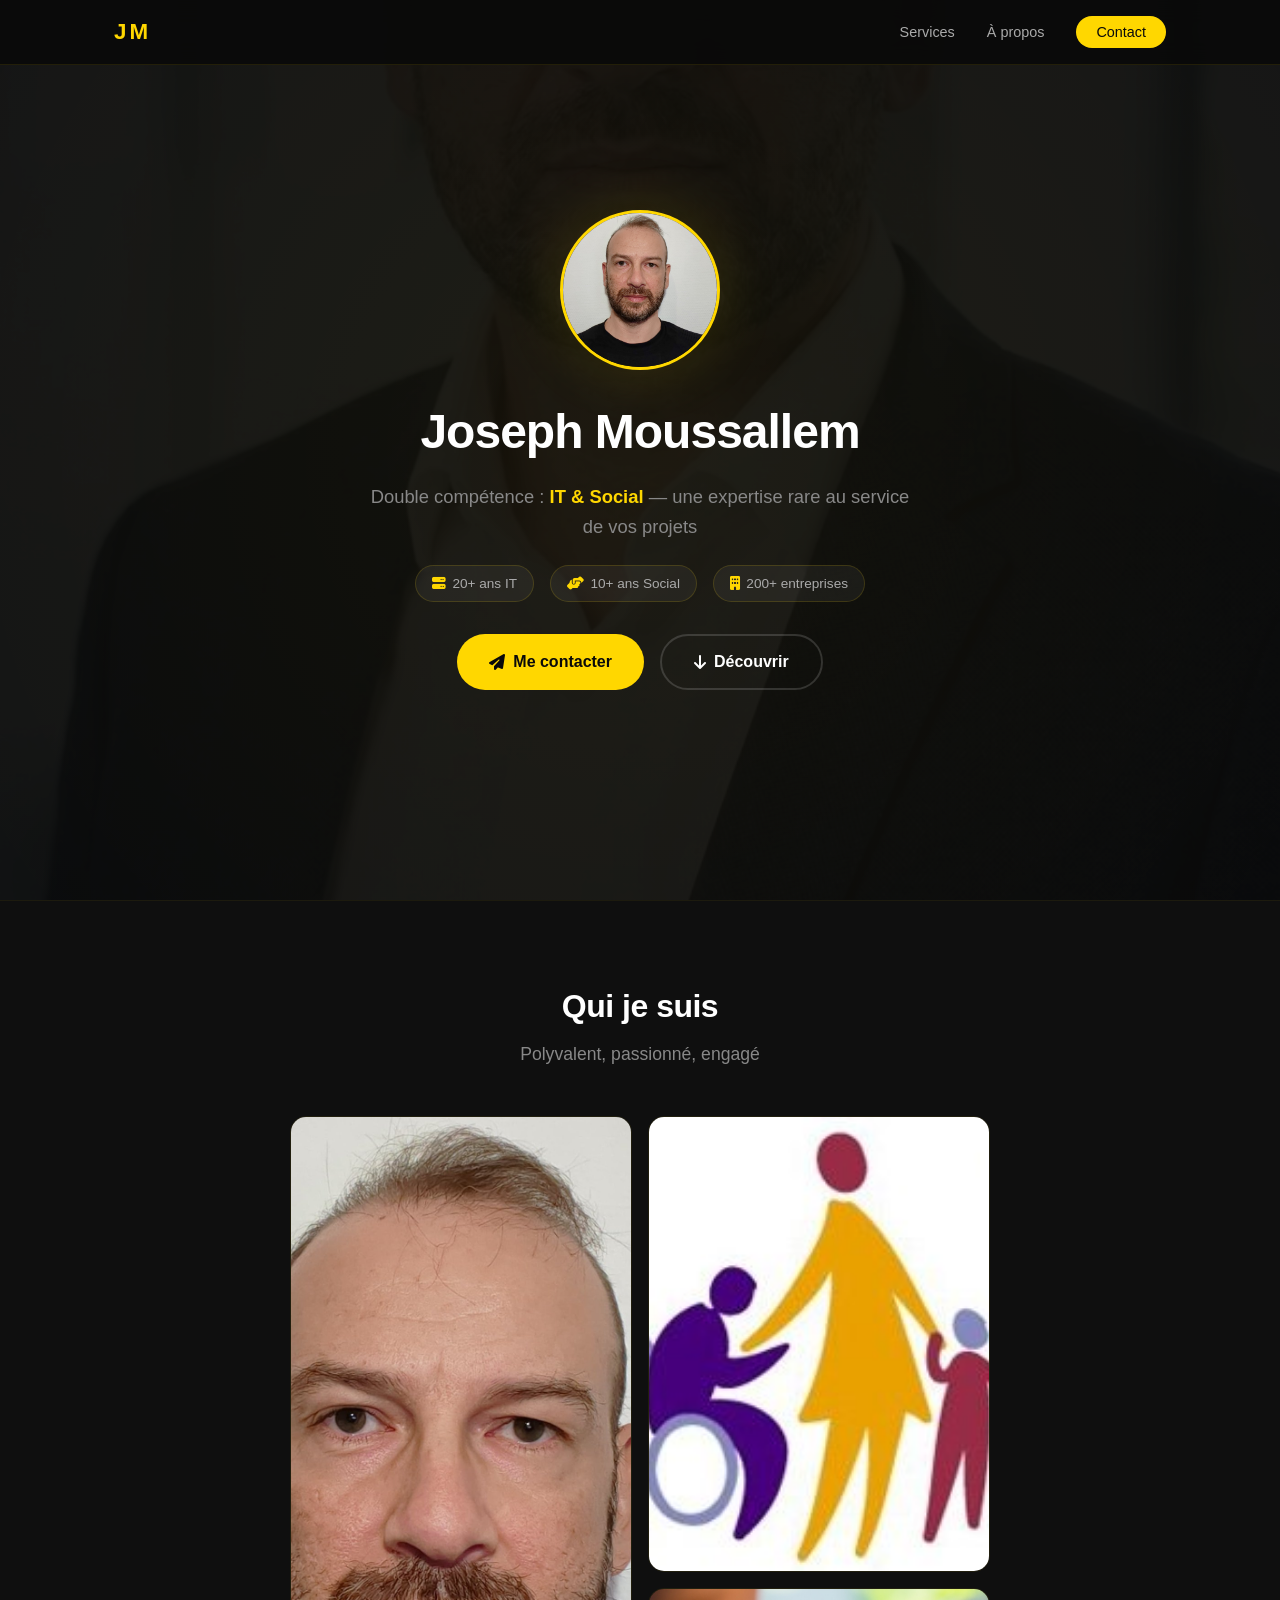
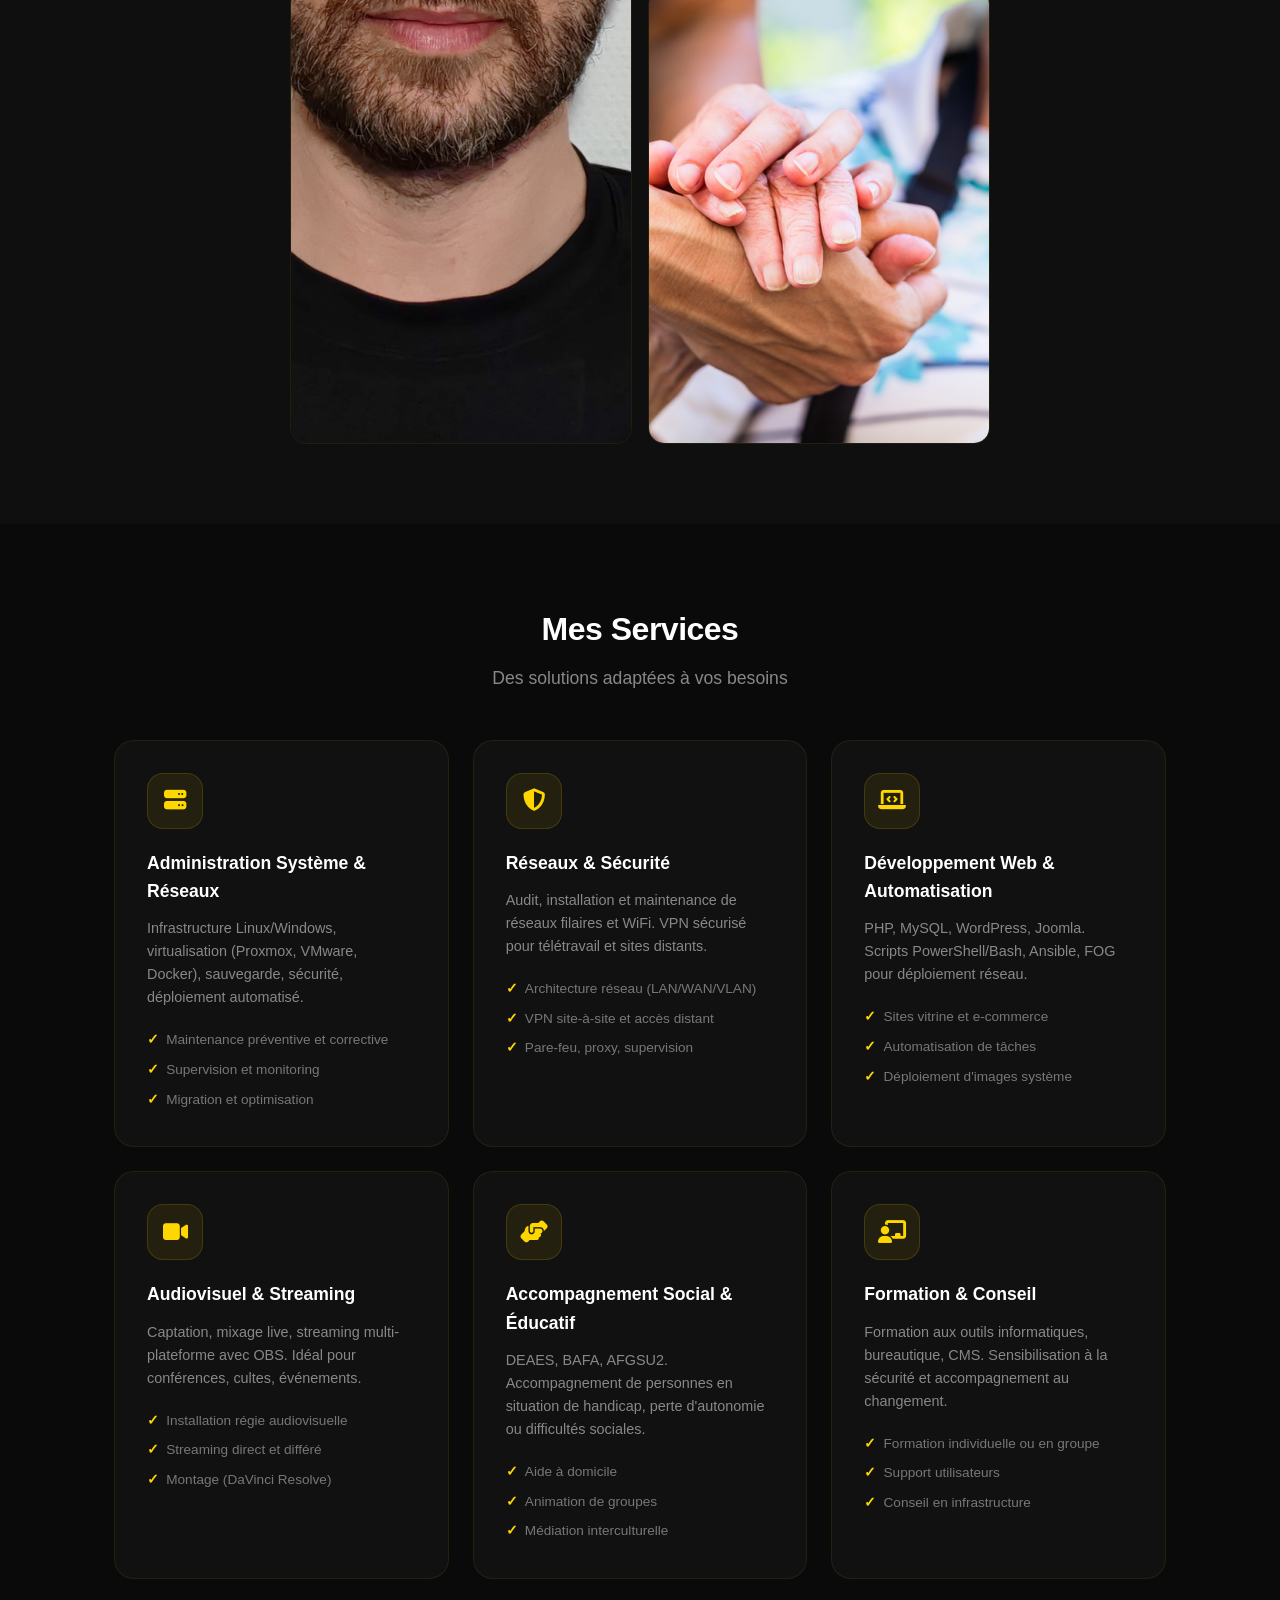
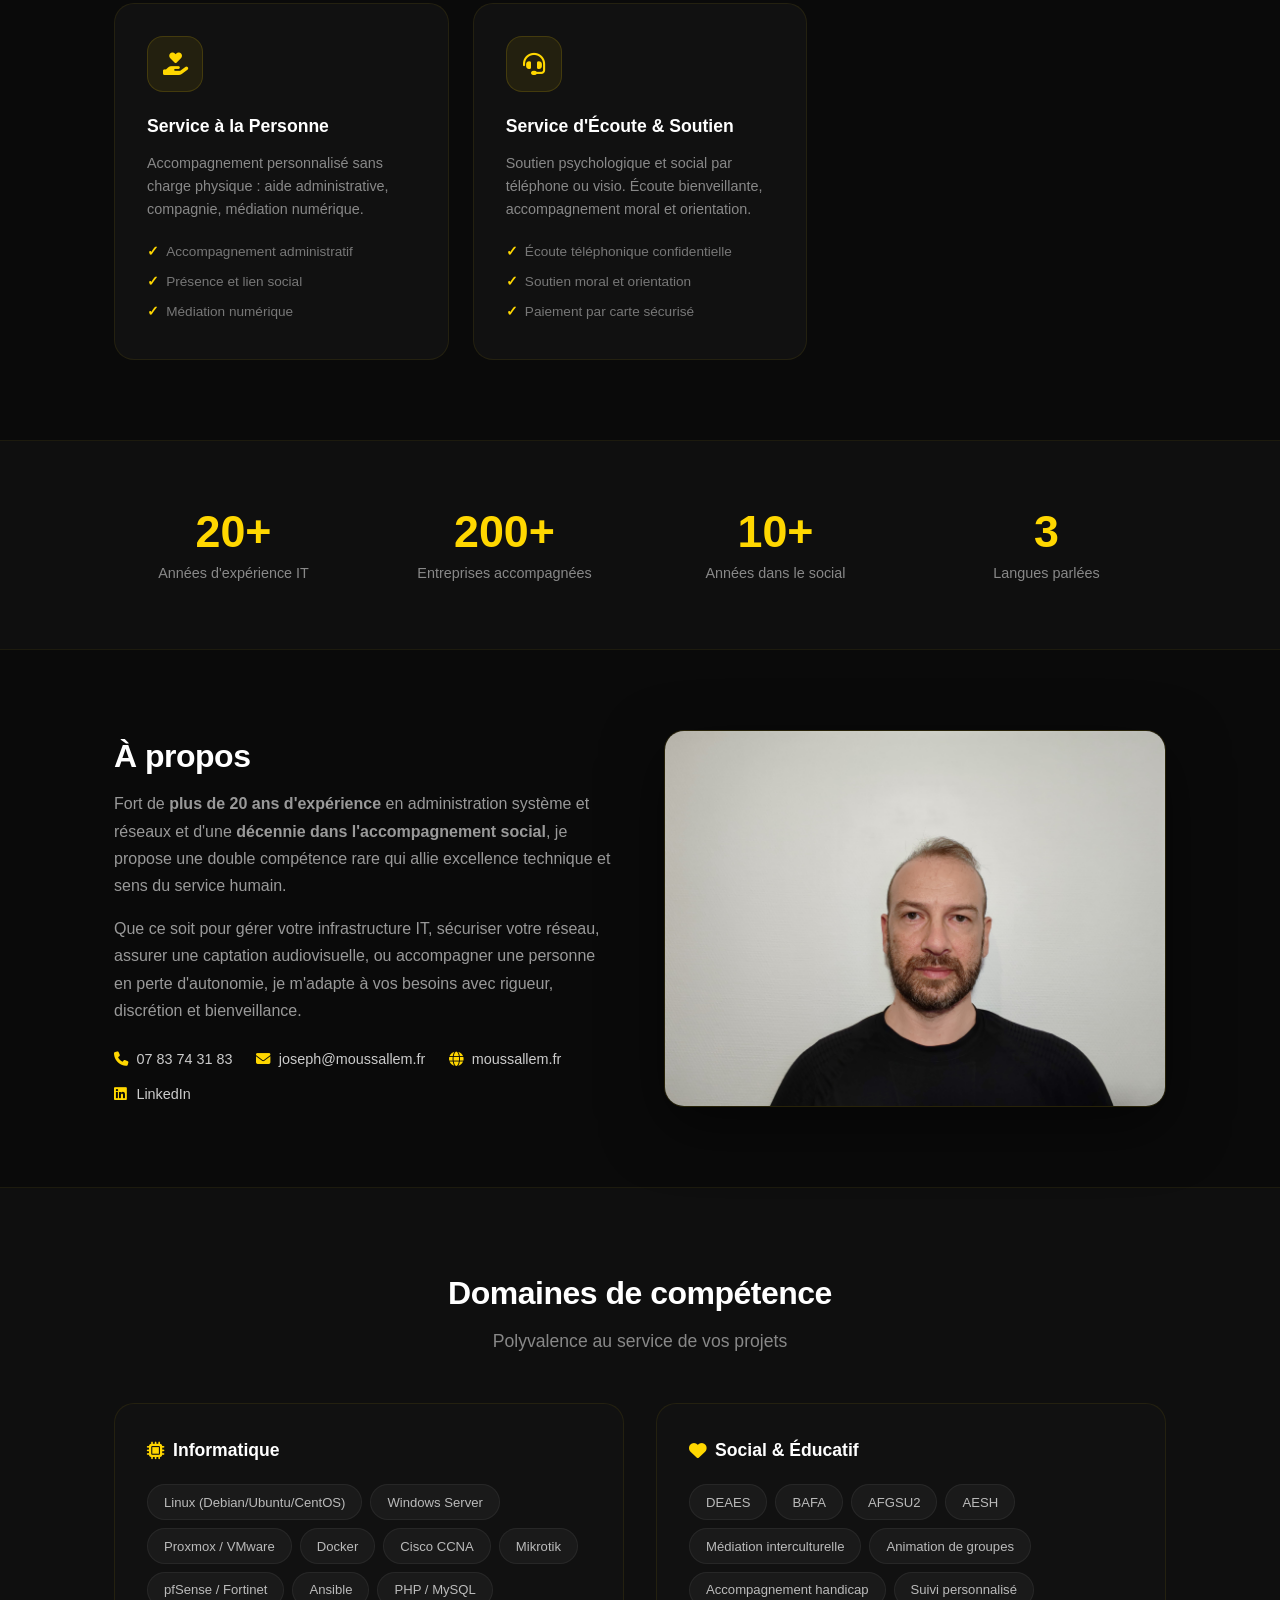
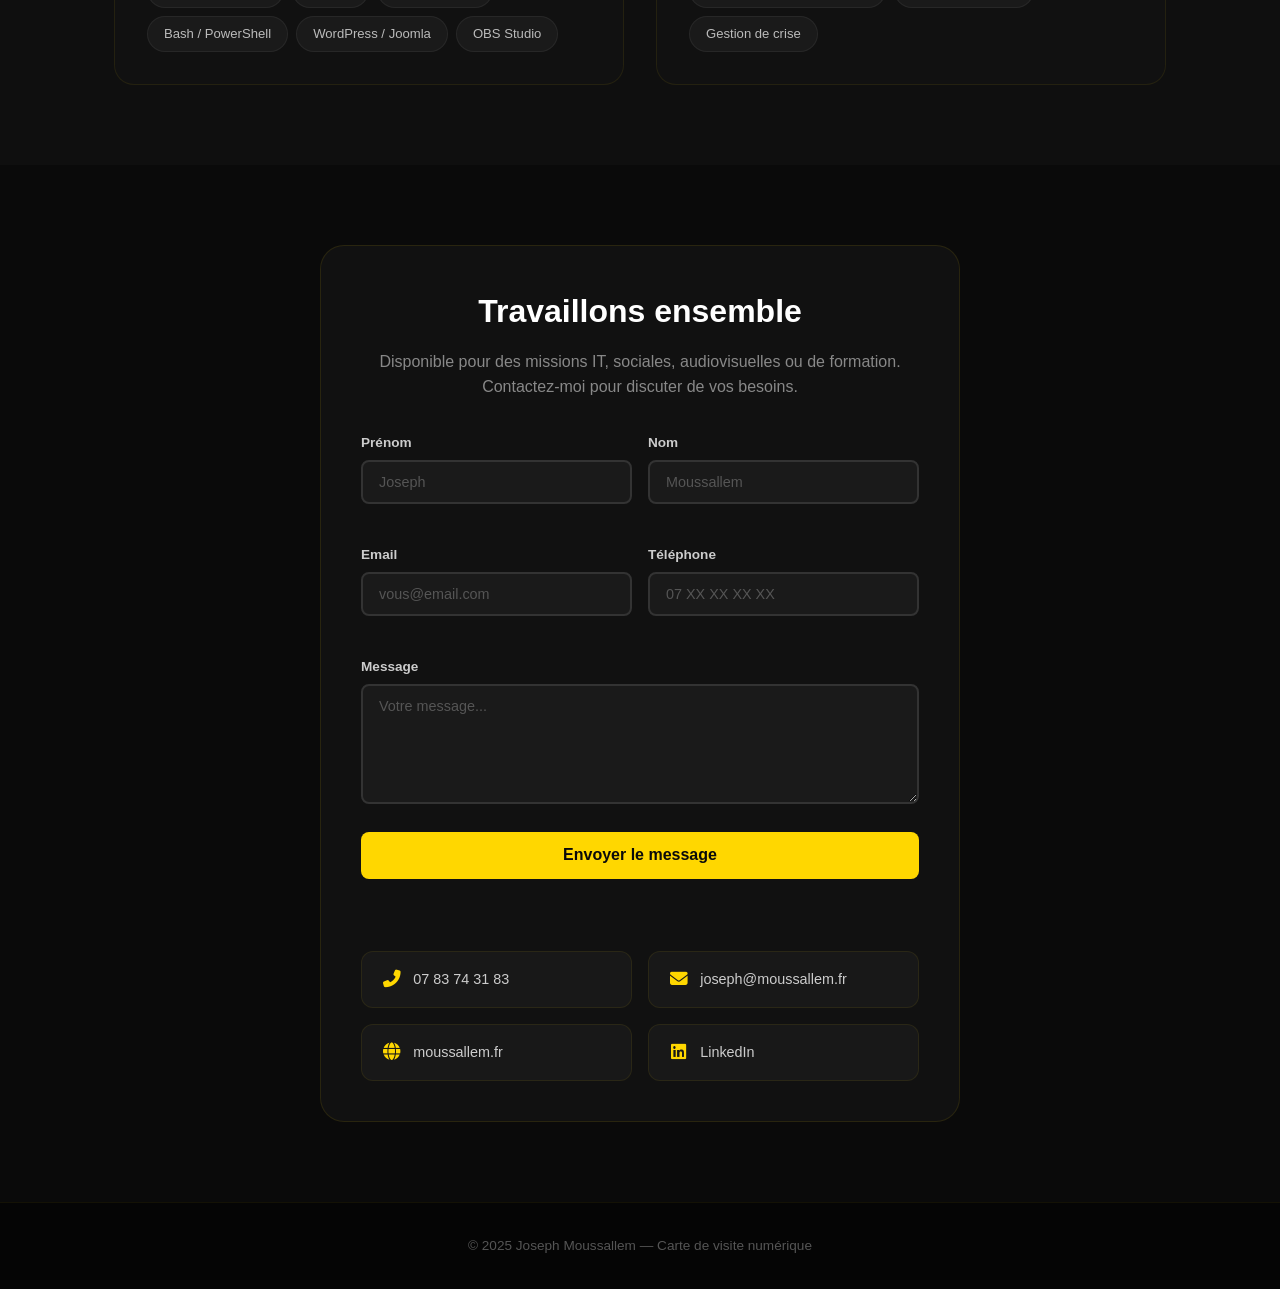
==== commit 76cf22f0: "Suppression tâches physiques service personne (mal au dos)" ====
--- a/index.html
+++ b/index.html
@@ -128,11 +128,11 @@
         <div class="service-card" onclick="window.location='service.html?s=personne'">
           <div class="service-icon"><i class="fas fa-hand-holding-heart"></i></div>
           <h3>Service à la Personne</h3>
-          <p>Accompagnement personnalisé pour personnes âgées, handicapées ou en perte d'autonomie. Ménage, aide administrative, compagnie.</p>
-          <ul>
-            <li>Aide à domicile et entretien</li>
+          <p>Accompagnement personnalisé sans charge physique : aide administrative, compagnie, médiation numérique.</p>
+          <ul>
             <li>Accompagnement administratif</li>
             <li>Présence et lien social</li>
+            <li>Médiation numérique</li>
           </ul>
         </div>
         <div class="service-card" onclick="window.location='service.html?s=ecoute'">
